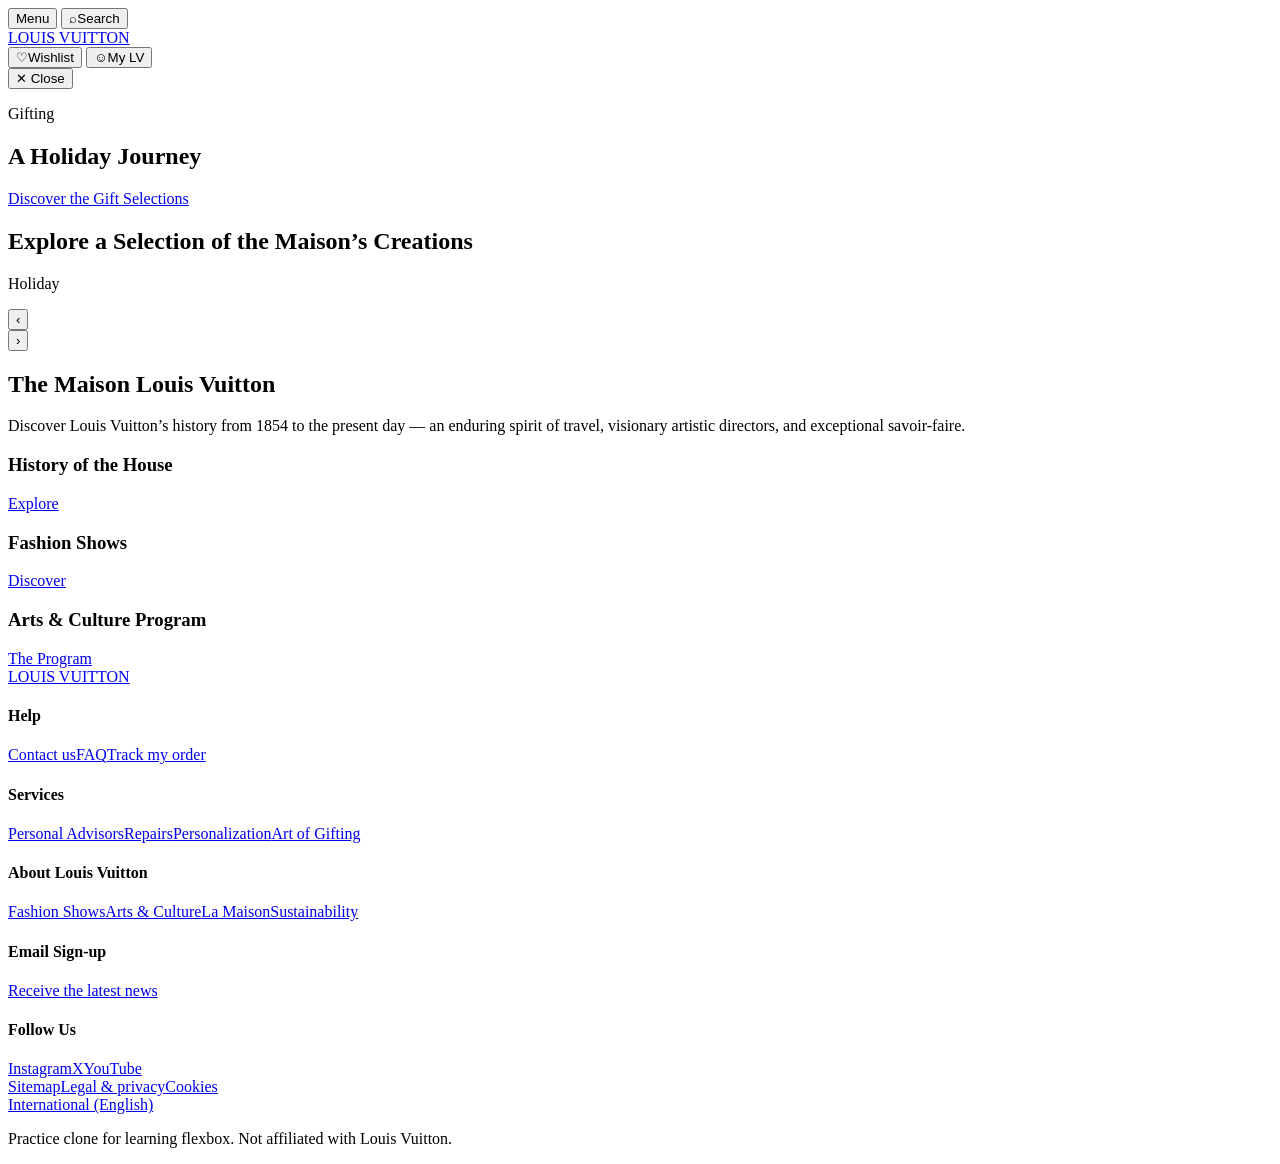
==== index.html @ 3977e241 "first commit" ====
<!DOCTYPE html>
<html lang="en">
<head>
<meta charset="utf-8">
<meta name="viewport" content="width=device-width, initial-scale=1">
<title>LOUIS VUITTON – Flexbox clone</title>
<link rel="stylesheet" href="style.css">
</head>
<body>

<!-- HEADER: flex, 3 бүс (зүүн / төв / баруун) -->
<header id="header">
  <div class="h-left">
    <button id="menuBtn" class="hbtn"><span class="burger"></span><span class="lbl">Menu</span></button>
    <button class="hbtn"><span>⌕</span><span class="lbl">Search</span></button>
  </div>
  <a class="logo" href="#top">LOUIS VUITTON</a>
  <div class="h-right">
    <button class="hbtn"><span>♡</span><span class="lbl">Wishlist</span></button>
    <button class="hbtn"><span>☺</span><span class="lbl">My LV</span></button>
  </div>
</header>

<!-- SIDE DRAWER -->
<div id="overlay"></div>
<aside id="drawer">
  <button id="closeBtn" class="hbtn">✕ Close</button>
  <ul id="menuList"></ul>
</aside>

<main id="top">
  <!-- HERO -->
  <section class="hero">
    <img class="bg" src="https://eu.louisvuitton.com/images/is/poster-video/a3236166-c766-4e13-b597-30681e8f6aca/87jBQzxODTjW2dVV6MqXAitw.jpg" alt="" referrerpolicy="no-referrer" onerror="this.remove()">
    <p class="eyebrow">Gifting</p>
    <h1>A Holiday Journey</h1>
    <a class="pill" href="#">Discover the Gift Selections</a>
  </section>

  <!-- CATEGORY RAIL -->
  <section class="block">
    <h2 class="title">Explore a Selection of the Maison’s Creations</h2>
    <p class="eyebrow dark">Holiday</p>
    <div class="rail-wrap">
      <button class="arrow left" id="prev" aria-label="Previous">‹</button>
      <div class="rail" id="rail"></div>
      <button class="arrow right" id="next" aria-label="Next">›</button>
    </div>
  </section>

  <!-- COLLECTIONS (JS-ээр үүснэ) -->
  <div id="collections"></div>

  <!-- MAISON -->
  <section class="block maison">
    <h2 class="title">The Maison Louis Vuitton</h2>
    <p class="lead">Discover Louis Vuitton’s history from 1854 to the present day — an enduring spirit of travel, visionary artistic directors, and exceptional savoir-faire.</p>
    <div class="cards">
      <article class="card"><div class="ph" style="--a:#d8c3a5;--b:#8d6e4c"><img src="https://eu.louisvuitton.com/images/is/image//content/dam/lv/editorial-content/New-Homepage/2026/central/services/LV_Heritage_Services_Push_2026.jpg" alt="" referrerpolicy="no-referrer" onerror="this.remove()"></div><h3>History of the House</h3><a href="#">Explore</a></article>
      <article class="card"><div class="ph" style="--a:#c9d1d9;--b:#4b5563"><img src="https://eu.louisvuitton.com/images/is/image//content/dam/lv/editorial-content/New-Homepage/2026/central/services/LV_Fashion_Show_WW_HP_Services_Push_2026.jpg" alt="" referrerpolicy="no-referrer" onerror="this.remove()"></div><h3>Fashion Shows</h3><a href="#">Discover</a></article>
      <article class="card"><div class="ph" style="--a:#e5c7c0;--b:#9a5b52"><img src="https://eu.louisvuitton.com/images/is/image//content/dam/lv/editorial-content/New-Homepage/2026/central/services/LV_Arts_Culture_WW_HP_Services_Push_2026.jpg" alt="" referrerpolicy="no-referrer" onerror="this.remove()"></div><h3>Arts &amp; Culture Program</h3><a href="#">The Program</a></article>
    </div>
  </section>
</main>

<footer>
  <a class="flogo" href="#top">LOUIS VUITTON</a>
  <div class="fcols">
    <div><h4>Help</h4><a href="#">Contact us</a><a href="#">FAQ</a><a href="#">Track my order</a></div>
    <div><h4>Services</h4><a href="#">Personal Advisors</a><a href="#">Repairs</a><a href="#">Personalization</a><a href="#">Art of Gifting</a></div>
    <div><h4>About Louis Vuitton</h4><a href="#">Fashion Shows</a><a href="#">Arts &amp; Culture</a><a href="#">La Maison</a><a href="#">Sustainability</a></div>
    <div><h4>Email Sign-up</h4><a href="#">Receive the latest news</a><h4 class="mt">Follow Us</h4><div class="social"><a href="#">Instagram</a><a href="#">X</a><a href="#">YouTube</a></div></div>
  </div>
  <div class="fbottom">
    <div class="legal"><a href="#">Sitemap</a><a href="#">Legal &amp; privacy</a><a href="#">Cookies</a></div>
    <a href="#">International (English)</a>
  </div>
  <p class="note">Practice clone for learning flexbox. Not affiliated with Louis Vuitton.</p>
</footer>

<script src="script.js"></script>
</body>
</html>
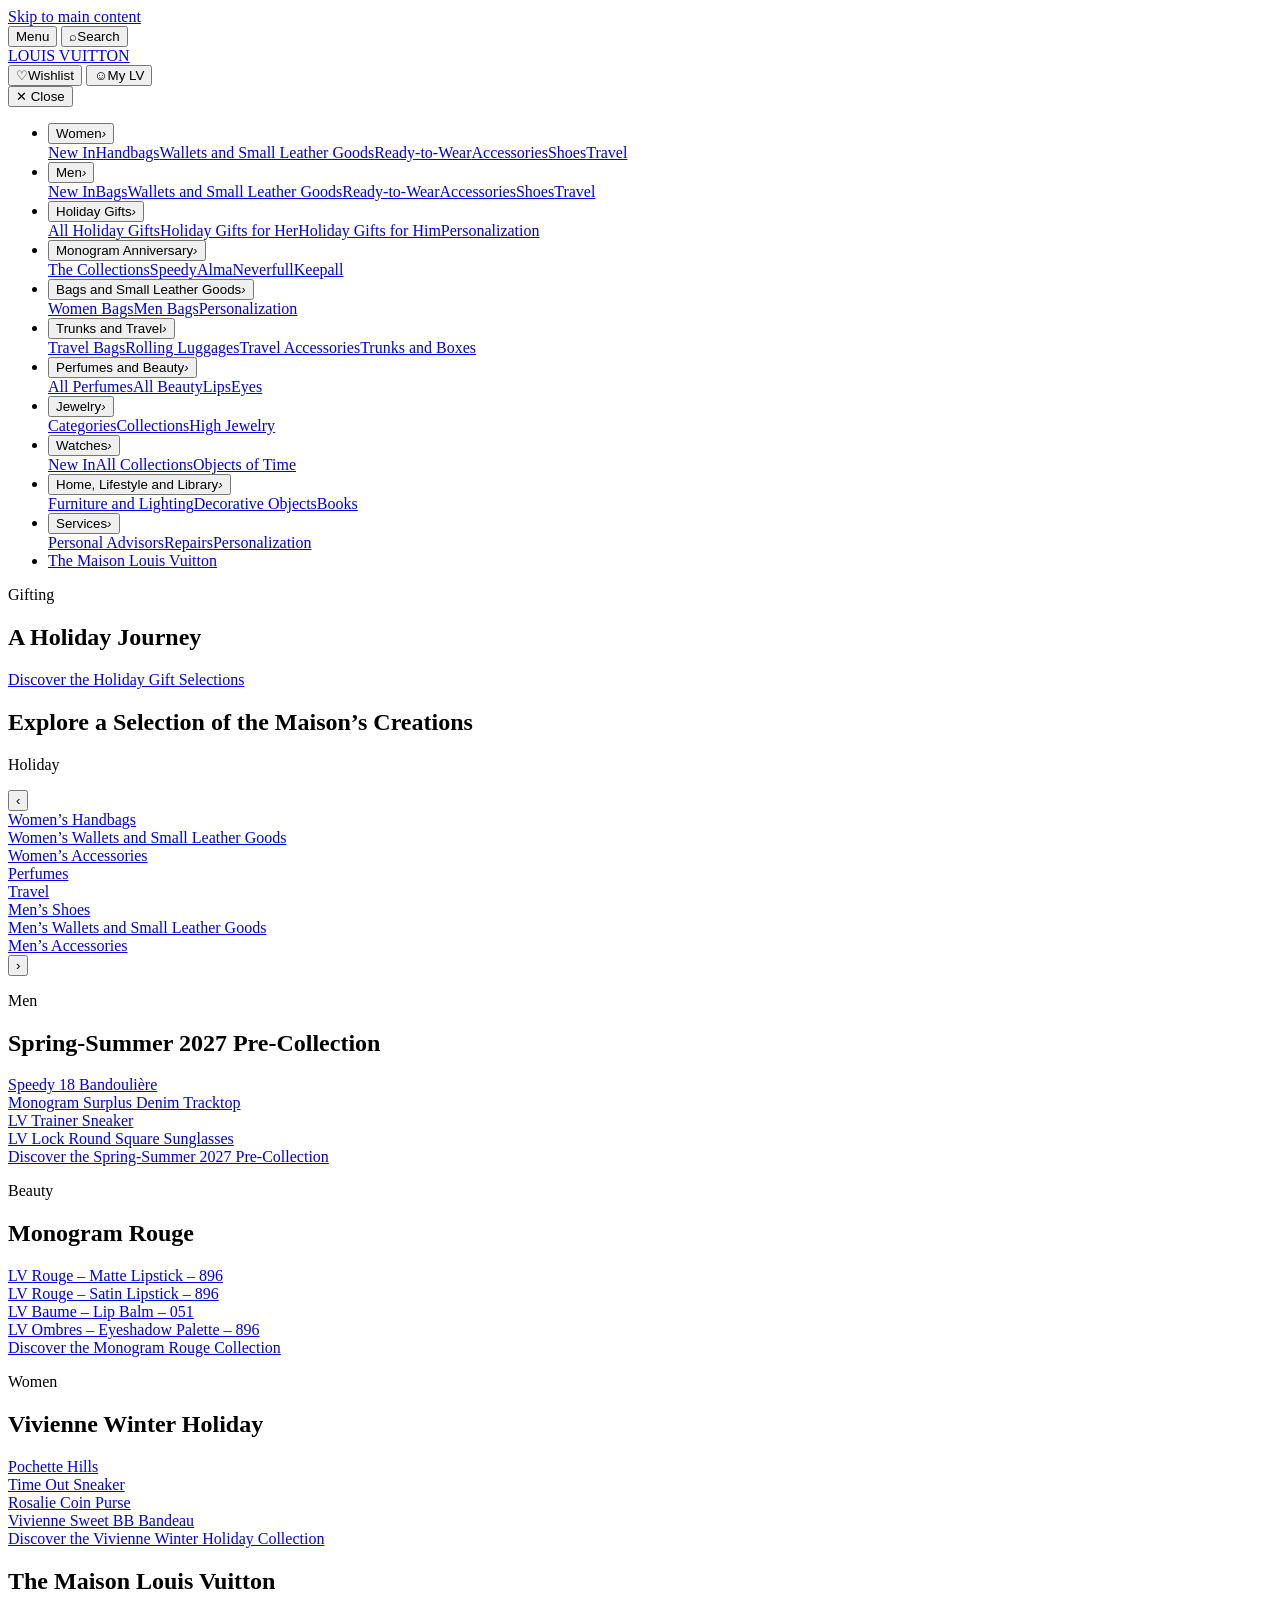
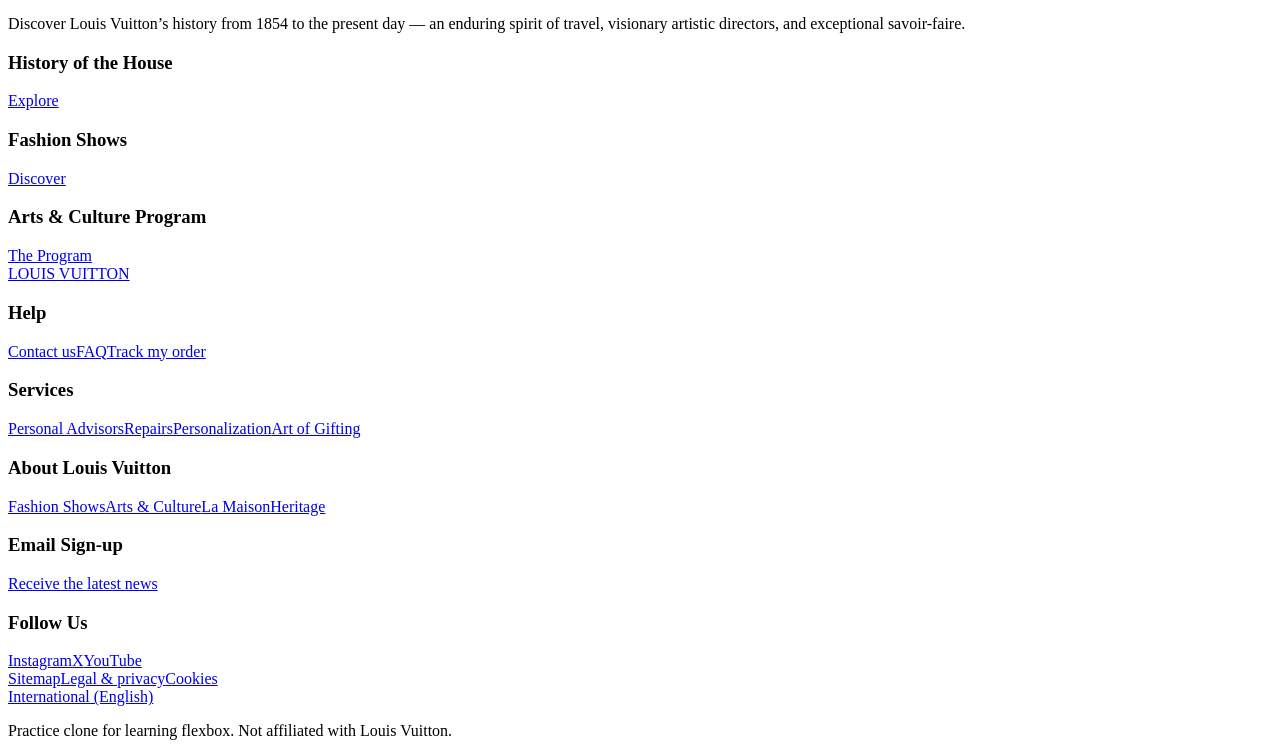
==== commit af99912e: "k" ====
--- a/index.html
+++ b/index.html
@@ -3,81 +3,141 @@
 <head>
 <meta charset="utf-8">
 <meta name="viewport" content="width=device-width, initial-scale=1">
-<title>LOUIS VUITTON – Flexbox clone</title>
+<title>Louis Vuitton Clone – Holiday Gifts &amp; Collections</title>
+<meta name="description" content="Louis Vuitton homepage practice clone built with HTML, CSS flexbox and JavaScript: holiday gifts, handbags, Monogram Rouge beauty and new collections.">
+<meta name="robots" content="index, follow">
+<meta name="theme-color" content="#ffffff">
+<link rel="icon" href="data:image/svg+xml,%3Csvg xmlns='http://www.w3.org/2000/svg' viewBox='0 0 100 100'%3E%3Crect width='100' height='100' fill='%23000'/%3E%3Ctext x='50' y='66' font-size='48' text-anchor='middle' fill='%23fff' font-family='Georgia'%3ELV%3C/text%3E%3C/svg%3E">
+<link rel="preconnect" href="https://eu.louisvuitton.com">
+<link rel="preload" as="image" href="https://eu.louisvuitton.com/images/is/poster-video/a3236166-c766-4e13-b597-30681e8f6aca/87jBQzxODTjW2dVV6MqXAitw.jpg" fetchpriority="high">
+<meta property="og:type" content="website">
+<meta property="og:title" content="Louis Vuitton Clone – Holiday Gifts &amp; Collections">
+<meta property="og:description" content="Louis Vuitton homepage practice clone built with HTML, CSS flexbox and JavaScript: holiday gifts, handbags, Monogram Rouge beauty and new collections.">
+<meta property="og:image" content="https://eu.louisvuitton.com/images/is/poster-video/a3236166-c766-4e13-b597-30681e8f6aca/87jBQzxODTjW2dVV6MqXAitw.jpg">
+<meta name="twitter:card" content="summary_large_image">
+<meta name="twitter:title" content="Louis Vuitton Clone – Holiday Gifts &amp; Collections">
+<meta name="twitter:description" content="Louis Vuitton homepage practice clone built with HTML, CSS flexbox and JavaScript: holiday gifts, handbags, Monogram Rouge beauty and new collections.">
+<script type="application/ld+json">{"@context":"https://schema.org","@type":"WebPage","name":"Louis Vuitton Clone – Holiday Gifts & Collections","description":"Louis Vuitton homepage practice clone built with HTML, CSS flexbox and JavaScript: holiday gifts, handbags, Monogram Rouge beauty and new collections.","inLanguage":"en"}</script>
 <link rel="stylesheet" href="style.css">
 </head>
 <body>
+<a class="skip" href="#main">Skip to main content</a>
 
-<!-- HEADER: flex, 3 бүс (зүүн / төв / баруун) -->
 <header id="header">
   <div class="h-left">
-    <button id="menuBtn" class="hbtn"><span class="burger"></span><span class="lbl">Menu</span></button>
-    <button class="hbtn"><span>⌕</span><span class="lbl">Search</span></button>
+    <button id="menuBtn" class="hbtn" aria-label="Open menu" aria-controls="drawer" aria-expanded="false"><span class="burger" aria-hidden="true"></span><span class="lbl">Menu</span></button>
+    <button class="hbtn" aria-label="Search"><span aria-hidden="true">⌕</span><span class="lbl">Search</span></button>
   </div>
-  <a class="logo" href="#top">LOUIS VUITTON</a>
+  <a class="logo" href="#main" aria-label="Louis Vuitton, home">LOUIS VUITTON</a>
   <div class="h-right">
-    <button class="hbtn"><span>♡</span><span class="lbl">Wishlist</span></button>
-    <button class="hbtn"><span>☺</span><span class="lbl">My LV</span></button>
+    <button class="hbtn" aria-label="Wishlist"><span aria-hidden="true">♡</span><span class="lbl">Wishlist</span></button>
+    <button class="hbtn" aria-label="My LV account"><span aria-hidden="true">☺</span><span class="lbl">My LV</span></button>
   </div>
 </header>
 
-<!-- SIDE DRAWER -->
 <div id="overlay"></div>
-<aside id="drawer">
-  <button id="closeBtn" class="hbtn">✕ Close</button>
-  <ul id="menuList"></ul>
-</aside>
+<nav id="drawer" aria-label="Main menu">
+  <button id="closeBtn" class="hbtn" aria-label="Close menu">✕ Close</button>
+  <ul id="menuList">
+      <li><button aria-expanded="false">Women<i aria-hidden="true">›</i></button><div class="sub"><a href="https://eu.louisvuitton.com/eng-e1/women/new-in-women/_/N-ty7er6l">New In</a><a href="https://eu.louisvuitton.com/eng-e1/women/new-in-women/_/N-ty7er6l">Handbags</a><a href="https://eu.louisvuitton.com/eng-e1/women/new-in-women/_/N-ty7er6l">Wallets and Small Leather Goods</a><a href="https://eu.louisvuitton.com/eng-e1/women/new-in-women/_/N-ty7er6l">Ready-to-Wear</a><a href="https://eu.louisvuitton.com/eng-e1/women/new-in-women/_/N-ty7er6l">Accessories</a><a href="https://eu.louisvuitton.com/eng-e1/women/new-in-women/_/N-ty7er6l">Shoes</a><a href="https://eu.louisvuitton.com/eng-e1/women/new-in-women/_/N-ty7er6l">Travel</a></div></li>
+      <li><button aria-expanded="false">Men<i aria-hidden="true">›</i></button><div class="sub"><a href="https://eu.louisvuitton.com/eng-e1/men/new-in-men/_/N-t14l5lul">New In</a><a href="https://eu.louisvuitton.com/eng-e1/men/new-in-men/_/N-t14l5lul">Bags</a><a href="https://eu.louisvuitton.com/eng-e1/men/new-in-men/_/N-t14l5lul">Wallets and Small Leather Goods</a><a href="https://eu.louisvuitton.com/eng-e1/men/new-in-men/_/N-t14l5lul">Ready-to-Wear</a><a href="https://eu.louisvuitton.com/eng-e1/men/new-in-men/_/N-t14l5lul">Accessories</a><a href="https://eu.louisvuitton.com/eng-e1/men/new-in-men/_/N-t14l5lul">Shoes</a><a href="https://eu.louisvuitton.com/eng-e1/men/new-in-men/_/N-t14l5lul">Travel</a></div></li>
+      <li><button aria-expanded="false">Holiday Gifts<i aria-hidden="true">›</i></button><div class="sub"><a href="https://eu.louisvuitton.com/eng-e1/stories/all-gifts">All Holiday Gifts</a><a href="https://eu.louisvuitton.com/eng-e1/stories/all-gifts">Holiday Gifts for Her</a><a href="https://eu.louisvuitton.com/eng-e1/stories/all-gifts">Holiday Gifts for Him</a><a href="https://eu.louisvuitton.com/eng-e1/stories/all-gifts">Personalization</a></div></li>
+      <li><button aria-expanded="false">Monogram Anniversary<i aria-hidden="true">›</i></button><div class="sub"><a href="https://eu.louisvuitton.com/eng-e1/monogram-anniversary/the-collections/_/N-tuc26rb">The Collections</a><a href="https://eu.louisvuitton.com/eng-e1/monogram-anniversary/the-collections/_/N-tuc26rb">Speedy</a><a href="https://eu.louisvuitton.com/eng-e1/monogram-anniversary/the-collections/_/N-tuc26rb">Alma</a><a href="https://eu.louisvuitton.com/eng-e1/monogram-anniversary/the-collections/_/N-tuc26rb">Neverfull</a><a href="https://eu.louisvuitton.com/eng-e1/monogram-anniversary/the-collections/_/N-tuc26rb">Keepall</a></div></li>
+      <li><button aria-expanded="false">Bags and Small Leather Goods<i aria-hidden="true">›</i></button><div class="sub"><a href="https://eu.louisvuitton.com/eng-e1/women/handbags/all-handbags/_/N-tfr7qdp">Women Bags</a><a href="https://eu.louisvuitton.com/eng-e1/women/handbags/all-handbags/_/N-tfr7qdp">Men Bags</a><a href="https://eu.louisvuitton.com/eng-e1/women/handbags/all-handbags/_/N-tfr7qdp">Personalization</a></div></li>
+      <li><button aria-expanded="false">Trunks and Travel<i aria-hidden="true">›</i></button><div class="sub"><a href="https://eu.louisvuitton.com/eng-e1/trunks-and-travel/travel-bags/all-travel-bags/_/N-tluth1a">Travel Bags</a><a href="https://eu.louisvuitton.com/eng-e1/trunks-and-travel/travel-bags/all-travel-bags/_/N-tluth1a">Rolling Luggages</a><a href="https://eu.louisvuitton.com/eng-e1/trunks-and-travel/travel-bags/all-travel-bags/_/N-tluth1a">Travel Accessories</a><a href="https://eu.louisvuitton.com/eng-e1/trunks-and-travel/travel-bags/all-travel-bags/_/N-tluth1a">Trunks and Boxes</a></div></li>
+      <li><button aria-expanded="false">Perfumes and Beauty<i aria-hidden="true">›</i></button><div class="sub"><a href="https://eu.louisvuitton.com/eng-e1/perfumes-and-beauty/all-perfumes/_/N-t1hojbvl">All Perfumes</a><a href="https://eu.louisvuitton.com/eng-e1/perfumes-and-beauty/all-perfumes/_/N-t1hojbvl">All Beauty</a><a href="https://eu.louisvuitton.com/eng-e1/perfumes-and-beauty/all-perfumes/_/N-t1hojbvl">Lips</a><a href="https://eu.louisvuitton.com/eng-e1/perfumes-and-beauty/all-perfumes/_/N-t1hojbvl">Eyes</a></div></li>
+      <li><button aria-expanded="false">Jewelry<i aria-hidden="true">›</i></button><div class="sub"><a href="https://eu.louisvuitton.com/eng-e1/jewelry/categories/all-fine-jewelry/_/N-t1svd8ld">Categories</a><a href="https://eu.louisvuitton.com/eng-e1/jewelry/categories/all-fine-jewelry/_/N-t1svd8ld">Collections</a><a href="https://eu.louisvuitton.com/eng-e1/jewelry/categories/all-fine-jewelry/_/N-t1svd8ld">High Jewelry</a></div></li>
+      <li><button aria-expanded="false">Watches<i aria-hidden="true">›</i></button><div class="sub"><a href="https://eu.louisvuitton.com/eng-e1/watches/all-watches/_/N-t1d9ikj8">New In</a><a href="https://eu.louisvuitton.com/eng-e1/watches/all-watches/_/N-t1d9ikj8">All Collections</a><a href="https://eu.louisvuitton.com/eng-e1/watches/all-watches/_/N-t1d9ikj8">Objects of Time</a></div></li>
+      <li><button aria-expanded="false">Home, Lifestyle and Library<i aria-hidden="true">›</i></button><div class="sub"><a href="https://eu.louisvuitton.com/eng-e1/home-lifestyle-and-library/furniture-and-lighting/all-furniture-and-lighting/_/N-t1p0t69l">Furniture and Lighting</a><a href="https://eu.louisvuitton.com/eng-e1/home-lifestyle-and-library/furniture-and-lighting/all-furniture-and-lighting/_/N-t1p0t69l">Decorative Objects</a><a href="https://eu.louisvuitton.com/eng-e1/home-lifestyle-and-library/furniture-and-lighting/all-furniture-and-lighting/_/N-t1p0t69l">Books</a></div></li>
+      <li><button aria-expanded="false">Services<i aria-hidden="true">›</i></button><div class="sub"><a href="https://eu.louisvuitton.com/eng-e1/stories/louis-vuitton-services">Personal Advisors</a><a href="https://eu.louisvuitton.com/eng-e1/stories/louis-vuitton-services">Repairs</a><a href="https://eu.louisvuitton.com/eng-e1/stories/louis-vuitton-services">Personalization</a></div></li>
+      <li><a class="toplink" href="https://eu.louisvuitton.com/eng-e1/magazine">The Maison Louis Vuitton</a></li>
+  </ul>
+</nav>
 
-<main id="top">
-  <!-- HERO -->
-  <section class="hero">
-    <img class="bg" src="https://eu.louisvuitton.com/images/is/poster-video/a3236166-c766-4e13-b597-30681e8f6aca/87jBQzxODTjW2dVV6MqXAitw.jpg" alt="" referrerpolicy="no-referrer" onerror="this.remove()">
+<main id="main">
+  <section class="hero" aria-labelledby="hero-title">
+    <img src="https://eu.louisvuitton.com/images/is/poster-video/a3236166-c766-4e13-b597-30681e8f6aca/87jBQzxODTjW2dVV6MqXAitw.jpg" alt="Louis Vuitton holiday gifting campaign" width="1600" height="900" fetchpriority="high" decoding="async" referrerpolicy="no-referrer" onerror="this.remove()">
     <p class="eyebrow">Gifting</p>
-    <h1>A Holiday Journey</h1>
-    <a class="pill" href="#">Discover the Gift Selections</a>
+    <h1 id="hero-title">A Holiday Journey</h1>
+    <a class="pill" href="https://eu.louisvuitton.com/eng-e1/stories/all-gifts">Discover the Holiday Gift Selections</a>
   </section>
 
-  <!-- CATEGORY RAIL -->
-  <section class="block">
-    <h2 class="title">Explore a Selection of the Maison’s Creations</h2>
+  <section class="block" aria-labelledby="explore">
+    <h2 class="title" id="explore">Explore a Selection of the Maison’s Creations</h2>
     <p class="eyebrow dark">Holiday</p>
     <div class="rail-wrap">
-      <button class="arrow left" id="prev" aria-label="Previous">‹</button>
-      <div class="rail" id="rail"></div>
-      <button class="arrow right" id="next" aria-label="Next">›</button>
+      <button class="arrow left" id="prev" aria-label="Previous creations">‹</button>
+      <div class="rail" id="rail">
+        <a class="item" href="https://eu.louisvuitton.com/eng-e1/women/handbags/all-handbags/_/N-tfr7qdp"><div class="ph" style="--a:#e8d5b5;--b:#9a6b3c"><img src="https://eu.louisvuitton.com/images/is/image//content/dam/lv/editorial-content/New-Homepage/2026/central/categories/holiday/HOLIDAY_26_WLG_PET3_DII.jpg" alt="Women’s Handbags" width="600" height="800" loading="lazy" decoding="async" referrerpolicy="no-referrer" onerror="this.remove()"></div><span>Women’s Handbags</span></a>
+        <a class="item" href="https://eu.louisvuitton.com/eng-e1/women/wallets-and-small-leather-goods/all-wallets-and-small-leather-goods/_/N-t164iz3b"><div class="ph" style="--a:#f1c9c0;--b:#a4574b"><img src="https://eu.louisvuitton.com/images/is/image//content/dam/lv/editorial-content/New-Homepage/2026/central/categories/holiday/HOLIDAY_26_SLG2_DII.jpg" alt="Women’s Wallets and Small Leather Goods" width="600" height="800" loading="lazy" decoding="async" referrerpolicy="no-referrer" onerror="this.remove()"></div><span>Women’s Wallets and Small Leather Goods</span></a>
+        <a class="item" href="https://eu.louisvuitton.com/eng-e1/women/accessories/all-accessories/_/N-t1i01v9x"><div class="ph" style="--a:#d7dde8;--b:#566581"><img src="https://eu.louisvuitton.com/images/is/image//content/dam/lv/editorial-content/New-Homepage/2026/central/categories/holiday/HOLIDAY_26_WACC_FJ_DII.jpg" alt="Women’s Accessories" width="600" height="800" loading="lazy" decoding="async" referrerpolicy="no-referrer" onerror="this.remove()"></div><span>Women’s Accessories</span></a>
+        <a class="item" href="https://eu.louisvuitton.com/eng-e1/perfumes-and-beauty/perfumes-gifts/_/N-t40392g"><div class="ph" style="--a:#f3e3b3;--b:#b08a2e"><img src="https://eu.louisvuitton.com/images/is/image//content/dam/lv/editorial-content/New-Homepage/2026/central/categories/holiday/HOLIDAY_26_PERFUMES2_DII.jpg" alt="Perfumes" width="600" height="800" loading="lazy" decoding="async" referrerpolicy="no-referrer" onerror="this.remove()"></div><span>Perfumes</span></a>
+        <a class="item" href="https://eu.louisvuitton.com/eng-e1/gifts/mon-monogram/_/N-t1vghc33"><div class="ph" style="--a:#cdd9cf;--b:#516656"><img src="https://eu.louisvuitton.com/images/is/image//content/dam/lv/editorial-content/New-Homepage/2026/central/categories/holiday/HOLIDAY_26_TRAVEL2_DII.jpg" alt="Travel" width="600" height="800" loading="lazy" decoding="async" referrerpolicy="no-referrer" onerror="this.remove()"></div><span>Travel</span></a>
+        <a class="item" href="https://eu.louisvuitton.com/eng-e1/men/shoes/all-shoes/_/N-t118ht95"><div class="ph" style="--a:#d9d2c9;--b:#5d5247"><img src="https://eu.louisvuitton.com/images/is/image//content/dam/lv/editorial-content/New-Homepage/2026/central/categories/holiday/HOLIDAY_26_MSHOES_DII.jpg" alt="Men’s Shoes" width="600" height="800" loading="lazy" decoding="async" referrerpolicy="no-referrer" onerror="this.remove()"></div><span>Men’s Shoes</span></a>
+        <a class="item" href="https://eu.louisvuitton.com/eng-e1/men/wallets-and-small-leather-goods/all-wallets-and-small-leather-goods/_/N-t1iazbp7"><div class="ph" style="--a:#c9d3e0;--b:#3d4b63"><img src="https://eu.louisvuitton.com/images/is/image//content/dam/lv/editorial-content/New-Homepage/2026/central/categories/holiday/HOLIDAY_26_MSLG_DII.jpg" alt="Men’s Wallets and Small Leather Goods" width="600" height="800" loading="lazy" decoding="async" referrerpolicy="no-referrer" onerror="this.remove()"></div><span>Men’s Wallets and Small Leather Goods</span></a>
+        <a class="item" href="https://eu.louisvuitton.com/eng-e1/men/accessories/all-accessories/_/N-t1an9prf"><div class="ph" style="--a:#e2cfd9;--b:#7d4a64"><img src="https://eu.louisvuitton.com/images/is/image//content/dam/lv/editorial-content/New-Homepage/2026/central/categories/holiday/HOLIDAY_26_MACC2_DII.jpg" alt="Men’s Accessories" width="600" height="800" loading="lazy" decoding="async" referrerpolicy="no-referrer" onerror="this.remove()"></div><span>Men’s Accessories</span></a>
+      </div>
+      <button class="arrow right" id="next" aria-label="Next creations">›</button>
     </div>
   </section>
 
-  <!-- COLLECTIONS (JS-ээр үүснэ) -->
-  <div id="collections"></div>
+  <section class="collection"><div class="banner ph plain" style="--a:#b8860b;--b:#3a2a08"><img src="https://eu.louisvuitton.com/images/is/poster-video/a2fc7450-c41a-4f2b-8a41-5fa02d547c04/eLuxgxlHKIkPUy2PFK79AAAC.jpg" alt="Louis Vuitton seasonal campaign" width="1600" height="700" loading="lazy" decoding="async" referrerpolicy="no-referrer" onerror="this.remove()"></div></section>
+  <section class="collection" aria-labelledby="col1">
+    <div class="banner ph" style="--a:#a9bdd6;--b:#2f3f5c"><img src="https://eu.louisvuitton.com/images/is/poster-video/a316cd5d-102a-4e55-8521-1d3f9b74c6ff/5GnbrY7TAuF0hzcfs2Bch9c6.jpg" alt="Spring-Summer 2027 Pre-Collection – Louis Vuitton Men" width="1600" height="800" loading="lazy" decoding="async" referrerpolicy="no-referrer" onerror="this.remove()"><p class="eyebrow">Men</p><h2 id="col1">Spring-Summer 2027 Pre-Collection</h2></div>
+    <div class="products">
+      <a class="product" href="https://eu.louisvuitton.com/eng-e1/products/speedy-18-bandouliere-g77-P00143374/M3A518"><div class="ph"><img src="https://eu.louisvuitton.com/images/is/image/lv/1/PP_VP_L/louis-vuitton-speedy-18-bandouliere--M3A518_PM2_Front%20view.jpg" alt="Speedy 18 Bandoulière" width="600" height="600" loading="lazy" decoding="async" referrerpolicy="no-referrer" onerror="this.remove()"></div><span>Speedy 18 Bandoulière</span></a>
+      <a class="product" href="https://eu.louisvuitton.com/eng-e1/products/monogram-surplus-denim-tracktop-HWA22WD1O/1AL0MR"><div class="ph"><img src="https://eu.louisvuitton.com/images/is/image/lv/1/PP_VP_L/louis-vuitton-monogram-surplus-denim-tracktop--HWA22WD1O650_PM2_Front%20view.jpg" alt="Monogram Surplus Denim Tracktop" width="600" height="600" loading="lazy" decoding="async" referrerpolicy="no-referrer" onerror="this.remove()"></div><span>Monogram Surplus Denim Tracktop</span></a>
+      <a class="product" href="https://eu.louisvuitton.com/eng-e1/products/lv-trainer-sneaker-nvprod7980055v/1AL3OO"><div class="ph"><img src="https://eu.louisvuitton.com/images/is/image/lv/1/PP_VP_L/louis-vuitton-lv-trainer-sneaker--B1UQ84DN20_PM2_Front%20view.jpg" alt="LV Trainer Sneaker" width="600" height="600" loading="lazy" decoding="async" referrerpolicy="no-referrer" onerror="this.remove()"></div><span>LV Trainer Sneaker</span></a>
+      <a class="product" href="https://eu.louisvuitton.com/eng-e1/products/lv-lock-round-square-sunglasses-s00-nvprod7990012v/Z3664W"><div class="ph"><img src="https://eu.louisvuitton.com/images/is/image/lv/1/PP_VP_L/louis-vuitton-lv-lock-round-square-sunglasses--Z3664W_PM2_Front%20view.jpg" alt="LV Lock Round Square Sunglasses" width="600" height="600" loading="lazy" decoding="async" referrerpolicy="no-referrer" onerror="this.remove()"></div><span>LV Lock Round Square Sunglasses</span></a>
+    </div>
+    <a class="discover" href="https://eu.louisvuitton.com/eng-e1/men/spring-summer-2027-pre-collection/_/N-tfodg11">Discover the Spring-Summer 2027 Pre-Collection</a>
+  </section>
+  <section class="collection" aria-labelledby="col2">
+    <div class="banner ph" style="--a:#c9364b;--b:#4a0a17"><img src="https://eu.louisvuitton.com/images/is/image//content/dam/lv/editorial-content/New-Homepage/2026/central/collections/monogram-rouge/MONOGRAM_ROUGE_HP_Push_Nov26_DII.jpg" alt="Monogram Rouge – Louis Vuitton Beauty" width="1600" height="800" loading="lazy" decoding="async" referrerpolicy="no-referrer" onerror="this.remove()"><p class="eyebrow">Beauty</p><h2 id="col2">Monogram Rouge</h2></div>
+    <div class="products">
+      <a class="product" href="https://eu.louisvuitton.com/eng-e1/products/lv-rouge-matte-lipstick-nvprod8420005v/LLD012"><div class="ph"><img src="https://eu.louisvuitton.com/images/is/image/lv/1/PP_VP_L/louis-vuitton-lv-rouge---matte-lipstick---896--LLD012_PM2_Front%20view.jpg" alt="LV Rouge – Matte Lipstick – 896" width="600" height="600" loading="lazy" decoding="async" referrerpolicy="no-referrer" onerror="this.remove()"></div><span>LV Rouge – Matte Lipstick – 896</span></a>
+      <a class="product" href="https://eu.louisvuitton.com/eng-e1/products/lv-rouge-satin-lipstick-nvprod8420006v/LLD013"><div class="ph"><img src="https://eu.louisvuitton.com/images/is/image/lv/1/PP_VP_L/louis-vuitton-lv-rouge---satin-lipstick---896--LLD013_PM2_Front%20view.jpg" alt="LV Rouge – Satin Lipstick – 896" width="600" height="600" loading="lazy" decoding="async" referrerpolicy="no-referrer" onerror="this.remove()"></div><span>LV Rouge – Satin Lipstick – 896</span></a>
+      <a class="product" href="https://eu.louisvuitton.com/eng-e1/products/lv-baume-lip-balm-P00140183/LLD014"><div class="ph"><img src="https://eu.louisvuitton.com/images/is/image/lv/1/PP_VP_L/louis-vuitton-lv-baume---lip-balm---051--LLD014_PM2_Front%20view.jpg" alt="LV Baume – Lip Balm – 051" width="600" height="600" loading="lazy" decoding="async" referrerpolicy="no-referrer" onerror="this.remove()"></div><span>LV Baume – Lip Balm – 051</span></a>
+      <a class="product" href="https://eu.louisvuitton.com/eng-e1/products/lv-ombres-eyeshadow-palette-896-P00149297/LYD005"><div class="ph"><img src="https://eu.louisvuitton.com/images/is/image/lv/1/PP_VP_L/louis-vuitton-lv-ombres---eyeshadow-palette---896--LYD005_PM2_Front%20view.jpg" alt="LV Ombres – Eyeshadow Palette – 896" width="600" height="600" loading="lazy" decoding="async" referrerpolicy="no-referrer" onerror="this.remove()"></div><span>LV Ombres – Eyeshadow Palette – 896</span></a>
+    </div>
+    <a class="discover" href="https://eu.louisvuitton.com/eng-e1/perfumes-and-beauty/all-beauty/_/N-t21cl44">Discover the Monogram Rouge Collection</a>
+  </section>
+  <section class="collection" aria-labelledby="col3">
+    <div class="banner ph" style="--a:#e9d6a8;--b:#8a5a2a"><img src="https://eu.louisvuitton.com/images/is/image//content/dam/lv/editorial-content/New-Homepage/2026/central/collections/vivienne-holiday/Vivienne_Holiday_Nov26_WW_HP_Push_DII.jpg" alt="Vivienne Winter Holiday – Louis Vuitton Women" width="1600" height="800" loading="lazy" decoding="async" referrerpolicy="no-referrer" onerror="this.remove()"><p class="eyebrow">Women</p><h2 id="col3">Vivienne Winter Holiday</h2></div>
+    <div class="products">
+      <a class="product" href="https://eu.louisvuitton.com/eng-e1/products/pochette-hills-autres-toiles-monogram-P00142220/M2A783"><div class="ph"><img src="https://eu.louisvuitton.com/images/is/image/lv/1/PP_VP_L/louis-vuitton-pochette-hills---M2A783_PM2_Front%20view.jpg" alt="Pochette Hills" width="600" height="600" loading="lazy" decoding="async" referrerpolicy="no-referrer" onerror="this.remove()"></div><span>Pochette Hills</span></a>
+      <a class="product" href="https://eu.louisvuitton.com/eng-e1/products/time-out-sneaker-nvprod8030048v/1AKZ8T"><div class="ph"><img src="https://eu.louisvuitton.com/images/is/image/lv/1/PP_VP_L/louis-vuitton-time-out-sneaker--A1UT5FSL33_PM2_Front%20view.jpg" alt="Time Out Sneaker" width="600" height="600" loading="lazy" decoding="async" referrerpolicy="no-referrer" onerror="this.remove()"></div><span>Time Out Sneaker</span></a>
+      <a class="product" href="https://eu.louisvuitton.com/eng-e1/products/rosalie-coin-purse-autres-toiles-monogram-P00141804/M2A794"><div class="ph"><img src="https://eu.louisvuitton.com/images/is/image/lv/1/PP_VP_L/louis-vuitton-rosalie-coin-purse--M2A794_PM2_Front%20view.jpg" alt="Rosalie Coin Purse" width="600" height="600" loading="lazy" decoding="async" referrerpolicy="no-referrer" onerror="this.remove()"></div><span>Rosalie Coin Purse</span></a>
+      <a class="product" href="https://eu.louisvuitton.com/eng-e1/products/vivienne-sweet-bb-bandeau-s00-P00140473/M9A258"><div class="ph"><img src="https://eu.louisvuitton.com/images/is/image/lv/1/PP_VP_L/louis-vuitton-vivienne-sweet-bb-bandeau--M9A258_PM2_Front%20view.jpg" alt="Vivienne Sweet BB Bandeau" width="600" height="600" loading="lazy" decoding="async" referrerpolicy="no-referrer" onerror="this.remove()"></div><span>Vivienne Sweet BB Bandeau</span></a>
+    </div>
+    <a class="discover" href="https://eu.louisvuitton.com/eng-e1/women/vivienne-winter-holiday/_/N-tev5ewj">Discover the Vivienne Winter Holiday Collection</a>
+  </section>
 
-  <!-- MAISON -->
-  <section class="block maison">
-    <h2 class="title">The Maison Louis Vuitton</h2>
+  <section class="block maison" aria-labelledby="maison">
+    <h2 class="title" id="maison">The Maison Louis Vuitton</h2>
     <p class="lead">Discover Louis Vuitton’s history from 1854 to the present day — an enduring spirit of travel, visionary artistic directors, and exceptional savoir-faire.</p>
     <div class="cards">
-      <article class="card"><div class="ph" style="--a:#d8c3a5;--b:#8d6e4c"><img src="https://eu.louisvuitton.com/images/is/image//content/dam/lv/editorial-content/New-Homepage/2026/central/services/LV_Heritage_Services_Push_2026.jpg" alt="" referrerpolicy="no-referrer" onerror="this.remove()"></div><h3>History of the House</h3><a href="#">Explore</a></article>
-      <article class="card"><div class="ph" style="--a:#c9d1d9;--b:#4b5563"><img src="https://eu.louisvuitton.com/images/is/image//content/dam/lv/editorial-content/New-Homepage/2026/central/services/LV_Fashion_Show_WW_HP_Services_Push_2026.jpg" alt="" referrerpolicy="no-referrer" onerror="this.remove()"></div><h3>Fashion Shows</h3><a href="#">Discover</a></article>
-      <article class="card"><div class="ph" style="--a:#e5c7c0;--b:#9a5b52"><img src="https://eu.louisvuitton.com/images/is/image//content/dam/lv/editorial-content/New-Homepage/2026/central/services/LV_Arts_Culture_WW_HP_Services_Push_2026.jpg" alt="" referrerpolicy="no-referrer" onerror="this.remove()"></div><h3>Arts &amp; Culture Program</h3><a href="#">The Program</a></article>
+      <article class="card"><div class="ph" style="--a:#d8c3a5;--b:#8d6e4c"><img src="https://eu.louisvuitton.com/images/is/image//content/dam/lv/editorial-content/New-Homepage/2026/central/services/LV_Heritage_Services_Push_2026.jpg" alt="History of the House" width="800" height="1000" loading="lazy" decoding="async" referrerpolicy="no-referrer" onerror="this.remove()"></div><h3>History of the House</h3><a href="https://eu.louisvuitton.com/eng-e1/magazine/articles/heritage" aria-label="Explore: History of the House">Explore</a></article>
+      <article class="card"><div class="ph" style="--a:#c9d1d9;--b:#4b5563"><img src="https://eu.louisvuitton.com/images/is/image//content/dam/lv/editorial-content/New-Homepage/2026/central/services/LV_Fashion_Show_WW_HP_Services_Push_2026.jpg" alt="Fashion Shows" width="800" height="1000" loading="lazy" decoding="async" referrerpolicy="no-referrer" onerror="this.remove()"></div><h3>Fashion Shows</h3><a href="https://eu.louisvuitton.com/eng-e1/magazine/fashion-shows" aria-label="Discover: Fashion Shows">Discover</a></article>
+      <article class="card"><div class="ph" style="--a:#e5c7c0;--b:#9a5b52"><img src="https://eu.louisvuitton.com/images/is/image//content/dam/lv/editorial-content/New-Homepage/2026/central/services/LV_Arts_Culture_WW_HP_Services_Push_2026.jpg" alt="Arts &amp; Culture Program" width="800" height="1000" loading="lazy" decoding="async" referrerpolicy="no-referrer" onerror="this.remove()"></div><h3>Arts &amp; Culture Program</h3><a href="https://eu.louisvuitton.com/eng-e1/magazine/articles/arts-culture-program" aria-label="The Program: Arts &amp; Culture Program">The Program</a></article>
     </div>
   </section>
 </main>
 
 <footer>
-  <a class="flogo" href="#top">LOUIS VUITTON</a>
+  <a class="flogo" href="#main">LOUIS VUITTON</a>
   <div class="fcols">
-    <div><h4>Help</h4><a href="#">Contact us</a><a href="#">FAQ</a><a href="#">Track my order</a></div>
-    <div><h4>Services</h4><a href="#">Personal Advisors</a><a href="#">Repairs</a><a href="#">Personalization</a><a href="#">Art of Gifting</a></div>
-    <div><h4>About Louis Vuitton</h4><a href="#">Fashion Shows</a><a href="#">Arts &amp; Culture</a><a href="#">La Maison</a><a href="#">Sustainability</a></div>
-    <div><h4>Email Sign-up</h4><a href="#">Receive the latest news</a><h4 class="mt">Follow Us</h4><div class="social"><a href="#">Instagram</a><a href="#">X</a><a href="#">YouTube</a></div></div>
+    <div><h3>Help</h3><a href="https://eu.louisvuitton.com/eng-e1/sitemap">Contact us</a><a href="https://eu.louisvuitton.com/eng-e1/sitemap">FAQ</a><a href="https://eu.louisvuitton.com/eng-e1/sitemap">Track my order</a></div>
+    <div><h3>Services</h3><a href="https://eu.louisvuitton.com/eng-e1/stories/louis-vuitton-personal-advisors">Personal Advisors</a><a href="https://eu.louisvuitton.com/eng-e1/stories/louis-vuitton-repairs">Repairs</a><a href="https://eu.louisvuitton.com/eng-e1/gifts/personalization/all-personalization/_/N-t1jlwphf">Personalization</a><a href="https://eu.louisvuitton.com/eng-e1/stories/gifting">Art of Gifting</a></div>
+    <div><h3>About Louis Vuitton</h3><a href="https://eu.louisvuitton.com/eng-e1/magazine/fashion-shows">Fashion Shows</a><a href="https://eu.louisvuitton.com/eng-e1/magazine/articles/arts-culture-program">Arts &amp; Culture</a><a href="https://eu.louisvuitton.com/eng-e1/magazine">La Maison</a><a href="https://eu.louisvuitton.com/eng-e1/magazine/articles/heritage">Heritage</a></div>
+    <div><h3>Email Sign-up</h3><a href="https://eu.louisvuitton.com/eng-e1/sitemap">Receive the latest news</a><h3 class="mt">Follow Us</h3><div class="social"><a href="https://www.instagram.com/louisvuitton/" rel="noopener">Instagram</a><a href="https://x.com/LouisVuitton" rel="noopener">X</a><a href="https://www.youtube.com/louisvuitton" rel="noopener">YouTube</a></div></div>
   </div>
   <div class="fbottom">
-    <div class="legal"><a href="#">Sitemap</a><a href="#">Legal &amp; privacy</a><a href="#">Cookies</a></div>
-    <a href="#">International (English)</a>
+    <div class="legal"><a href="https://eu.louisvuitton.com/eng-e1/sitemap">Sitemap</a><a href="https://eu.louisvuitton.com/eng-e1/legal-notice">Legal &amp; privacy</a><a href="https://eu.louisvuitton.com/eng-e1/legal-notice">Cookies</a></div>
+    <a href="https://eu.louisvuitton.com/eng-e1/homepage">International (English)</a>
   </div>
   <p class="note">Practice clone for learning flexbox. Not affiliated with Louis Vuitton.</p>
 </footer>
-
-<script src="script.js"></script>
+<script src="script.js" defer></script>
 </body>
 </html>
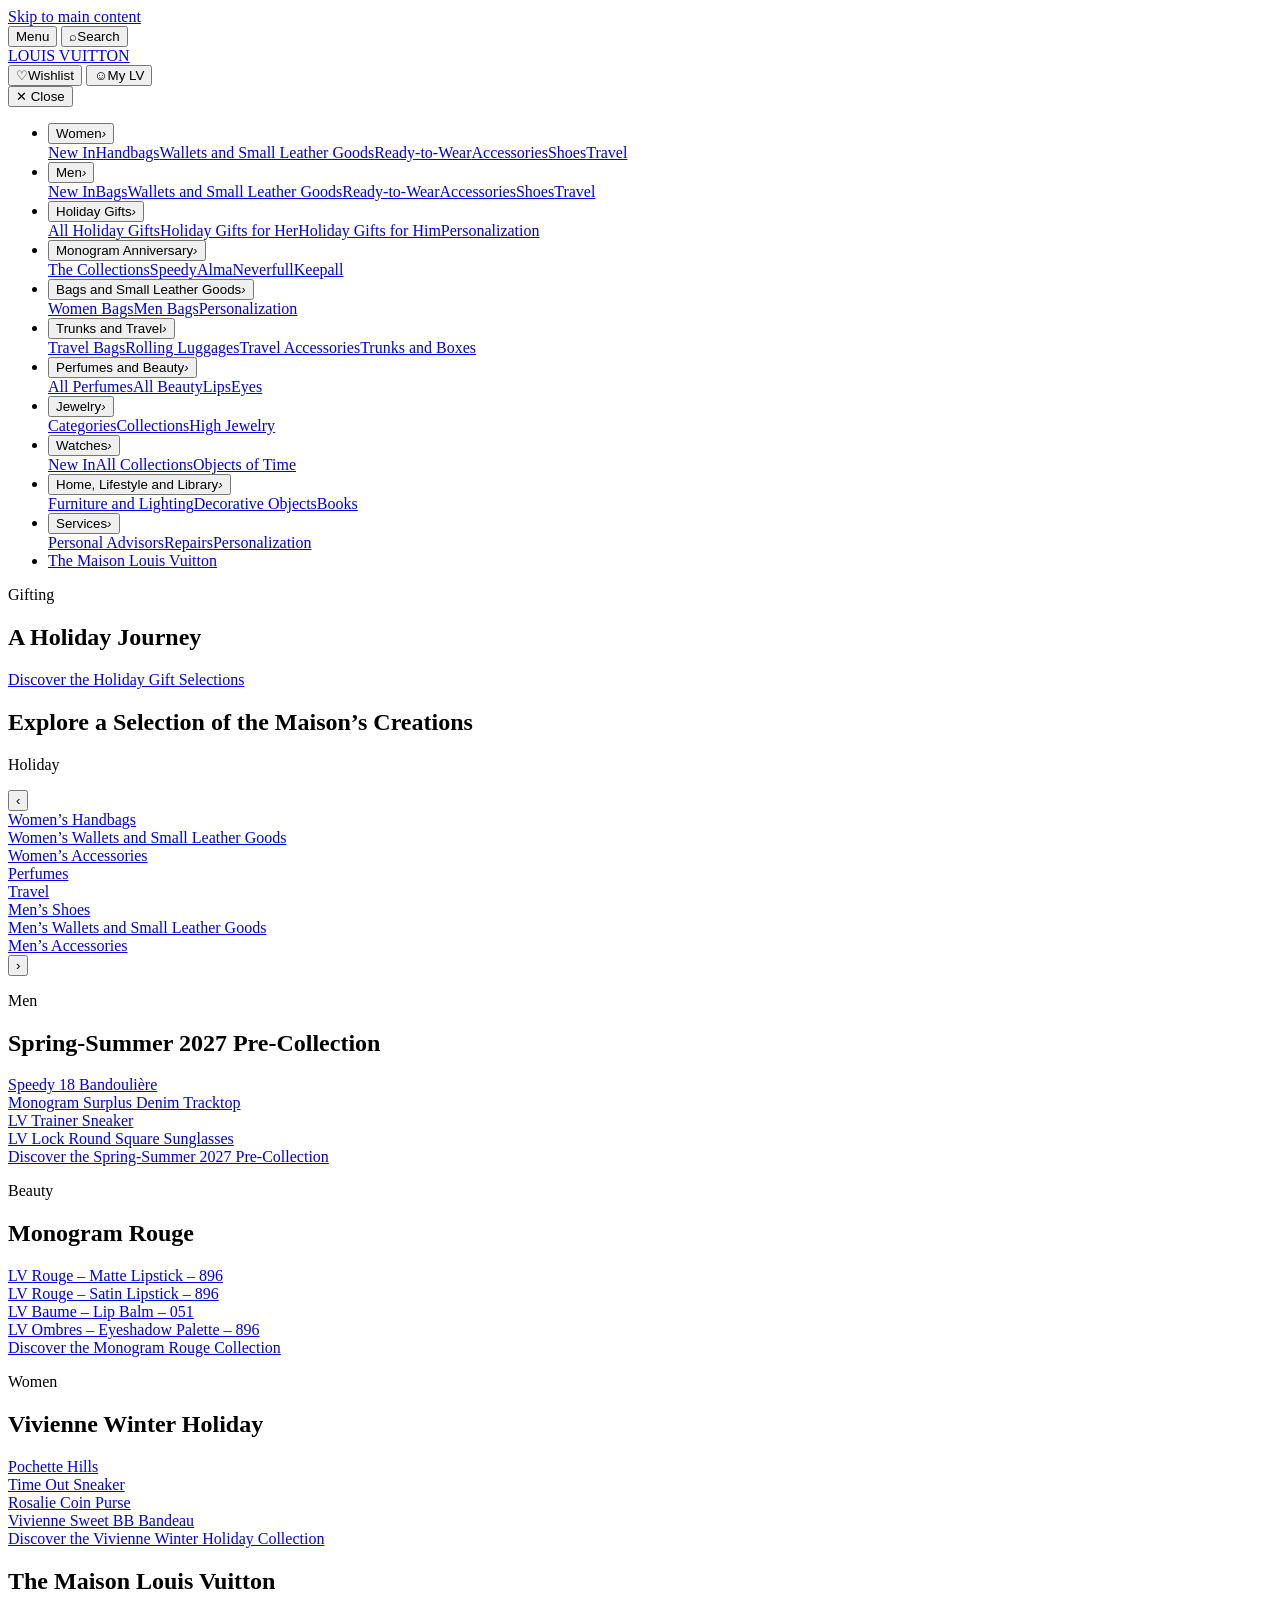
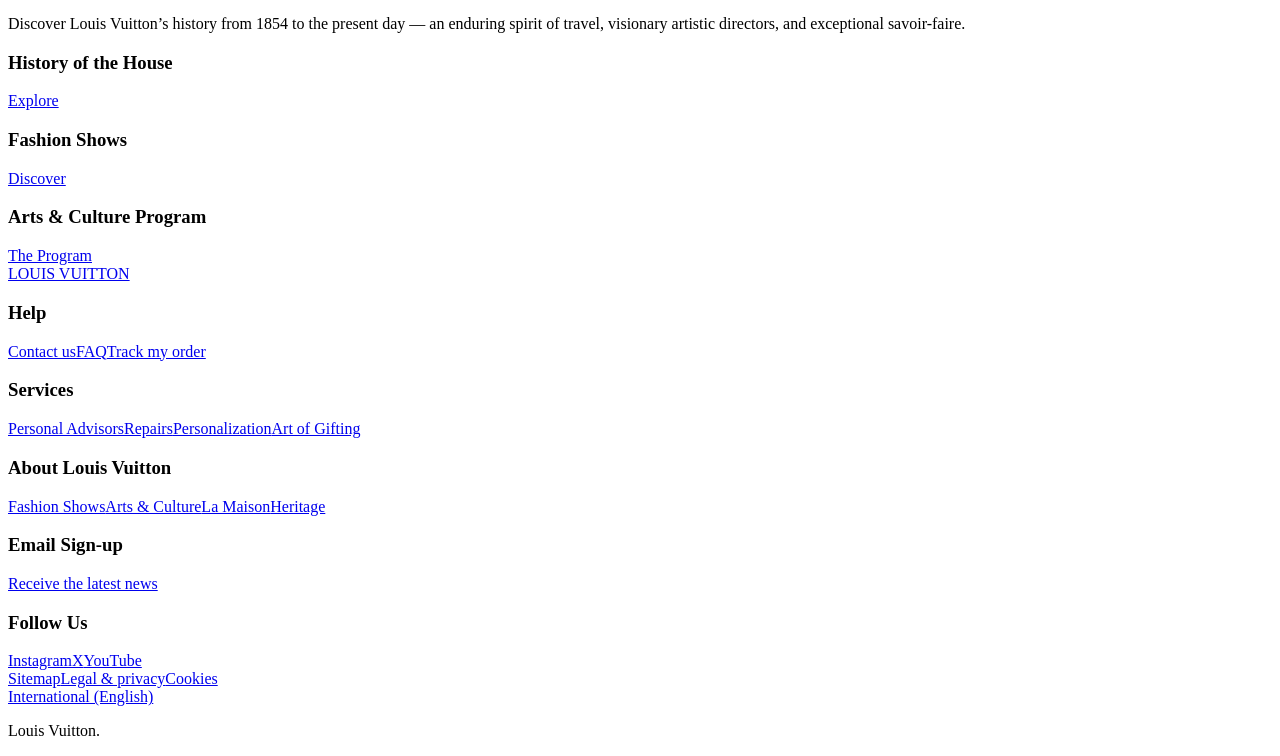
==== commit ecedf1bd: "j" ====
--- a/index.html
+++ b/index.html
@@ -7,13 +7,11 @@
 <meta name="description" content="Louis Vuitton homepage practice clone built with HTML, CSS flexbox and JavaScript: holiday gifts, handbags, Monogram Rouge beauty and new collections.">
 <meta name="robots" content="index, follow">
 <meta name="theme-color" content="#ffffff">
-<link rel="icon" href="data:image/svg+xml,%3Csvg xmlns='http://www.w3.org/2000/svg' viewBox='0 0 100 100'%3E%3Crect width='100' height='100' fill='%23000'/%3E%3Ctext x='50' y='66' font-size='48' text-anchor='middle' fill='%23fff' font-family='Georgia'%3ELV%3C/text%3E%3C/svg%3E">
 <link rel="preconnect" href="https://eu.louisvuitton.com">
 <link rel="preload" as="image" href="https://eu.louisvuitton.com/images/is/poster-video/a3236166-c766-4e13-b597-30681e8f6aca/87jBQzxODTjW2dVV6MqXAitw.jpg" fetchpriority="high">
 <meta property="og:type" content="website">
 <meta property="og:title" content="Louis Vuitton Clone – Holiday Gifts &amp; Collections">
 <meta property="og:description" content="Louis Vuitton homepage practice clone built with HTML, CSS flexbox and JavaScript: holiday gifts, handbags, Monogram Rouge beauty and new collections.">
-<meta property="og:image" content="https://eu.louisvuitton.com/images/is/poster-video/a3236166-c766-4e13-b597-30681e8f6aca/87jBQzxODTjW2dVV6MqXAitw.jpg">
 <meta name="twitter:card" content="summary_large_image">
 <meta name="twitter:title" content="Louis Vuitton Clone – Holiday Gifts &amp; Collections">
 <meta name="twitter:description" content="Louis Vuitton homepage practice clone built with HTML, CSS flexbox and JavaScript: holiday gifts, handbags, Monogram Rouge beauty and new collections.">
@@ -56,7 +54,7 @@
 
 <main id="main">
   <section class="hero" aria-labelledby="hero-title">
-    <img src="https://eu.louisvuitton.com/images/is/poster-video/a3236166-c766-4e13-b597-30681e8f6aca/87jBQzxODTjW2dVV6MqXAitw.jpg" alt="Louis Vuitton holiday gifting campaign" width="1600" height="900" fetchpriority="high" decoding="async" referrerpolicy="no-referrer" onerror="this.remove()">
+    <img class="bg" src="https://eu.louisvuitton.com/images/is/poster-video/a3236166-c766-4e13-b597-30681e8f6aca/87jBQzxODTjW2dVV6MqXAitw.jpg" alt="Louis Vuitton holiday gifting campaign" width="1600" height="900" fetchpriority="high" decoding="async" referrerpolicy="no-referrer" onerror="this.remove()">
     <p class="eyebrow">Gifting</p>
     <h1 id="hero-title">A Holiday Journey</h1>
     <a class="pill" href="https://eu.louisvuitton.com/eng-e1/stories/all-gifts">Discover the Holiday Gift Selections</a>
@@ -136,8 +134,8 @@
     <div class="legal"><a href="https://eu.louisvuitton.com/eng-e1/sitemap">Sitemap</a><a href="https://eu.louisvuitton.com/eng-e1/legal-notice">Legal &amp; privacy</a><a href="https://eu.louisvuitton.com/eng-e1/legal-notice">Cookies</a></div>
     <a href="https://eu.louisvuitton.com/eng-e1/homepage">International (English)</a>
   </div>
-  <p class="note">Practice clone for learning flexbox. Not affiliated with Louis Vuitton.</p>
+  <p class="note">Louis Vuitton.</p>
 </footer>
 <script src="script.js" defer></script>
 </body>
-</html>+</html> 
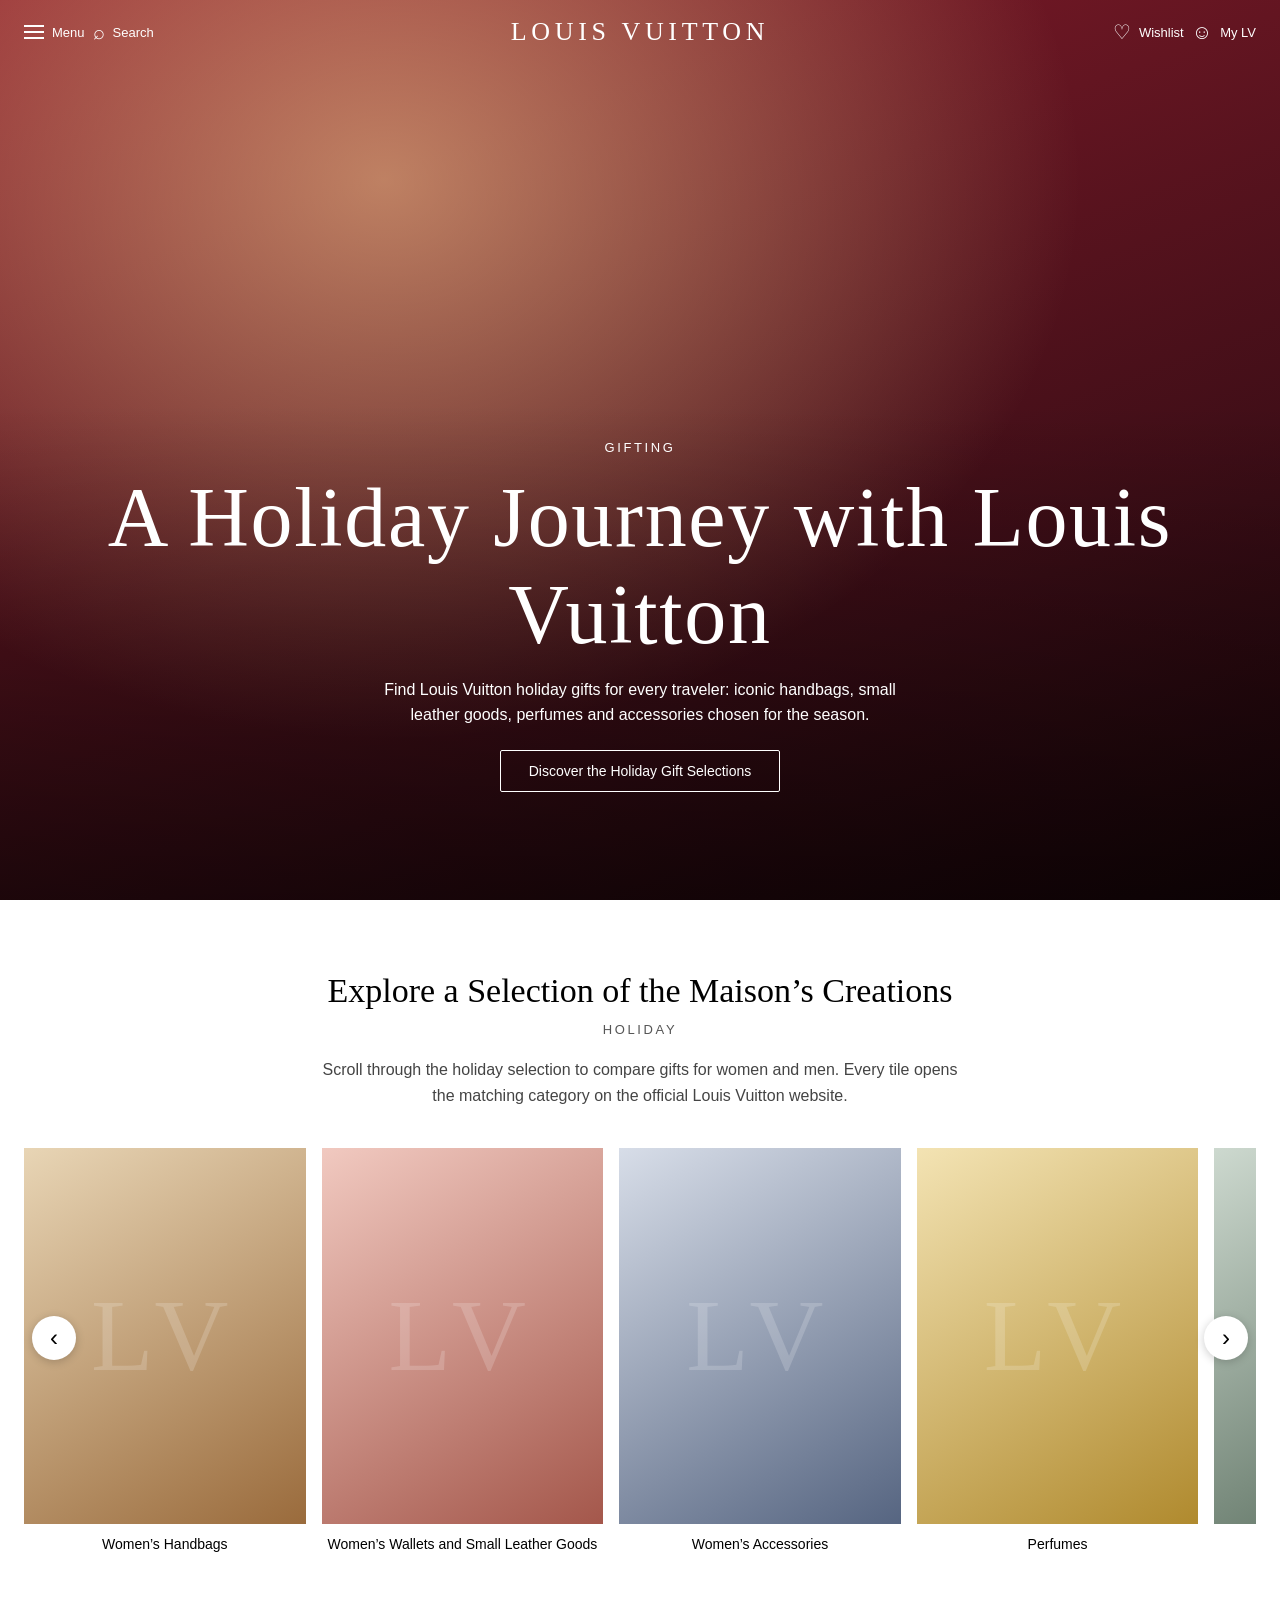
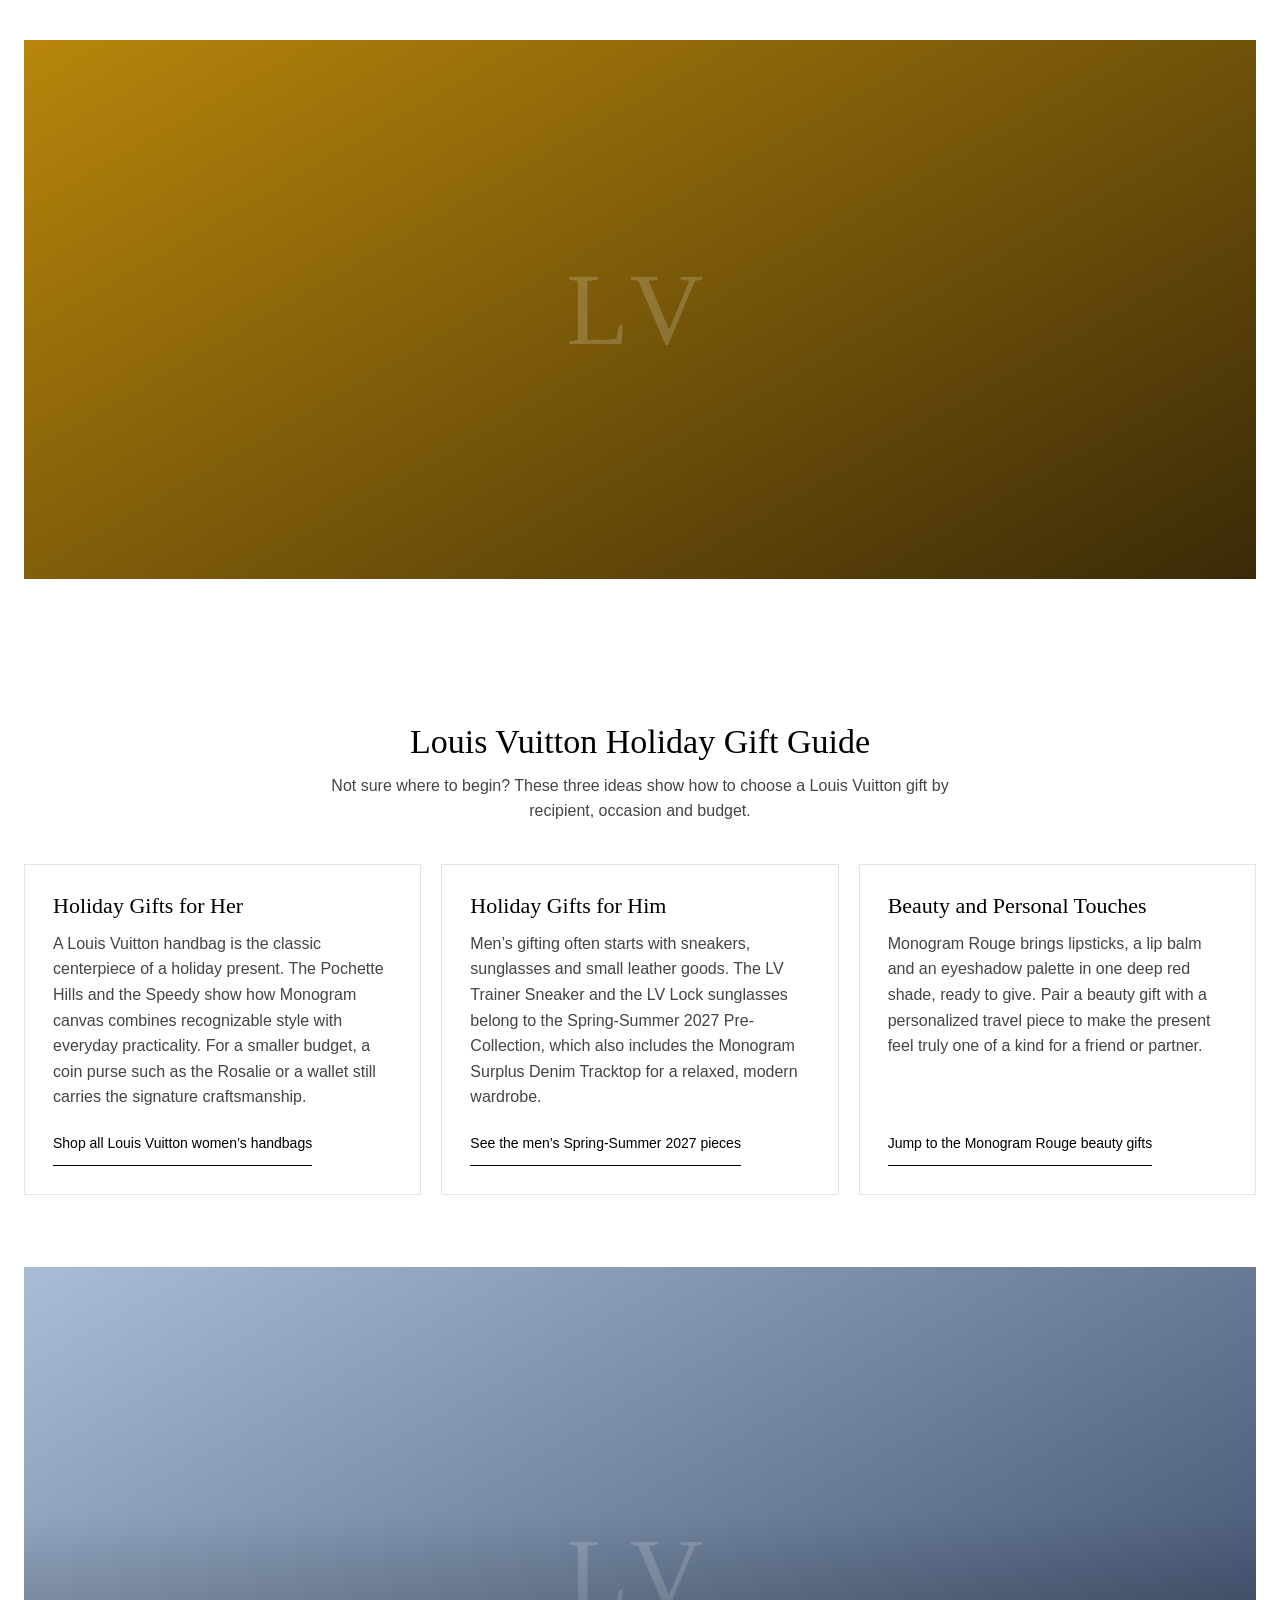
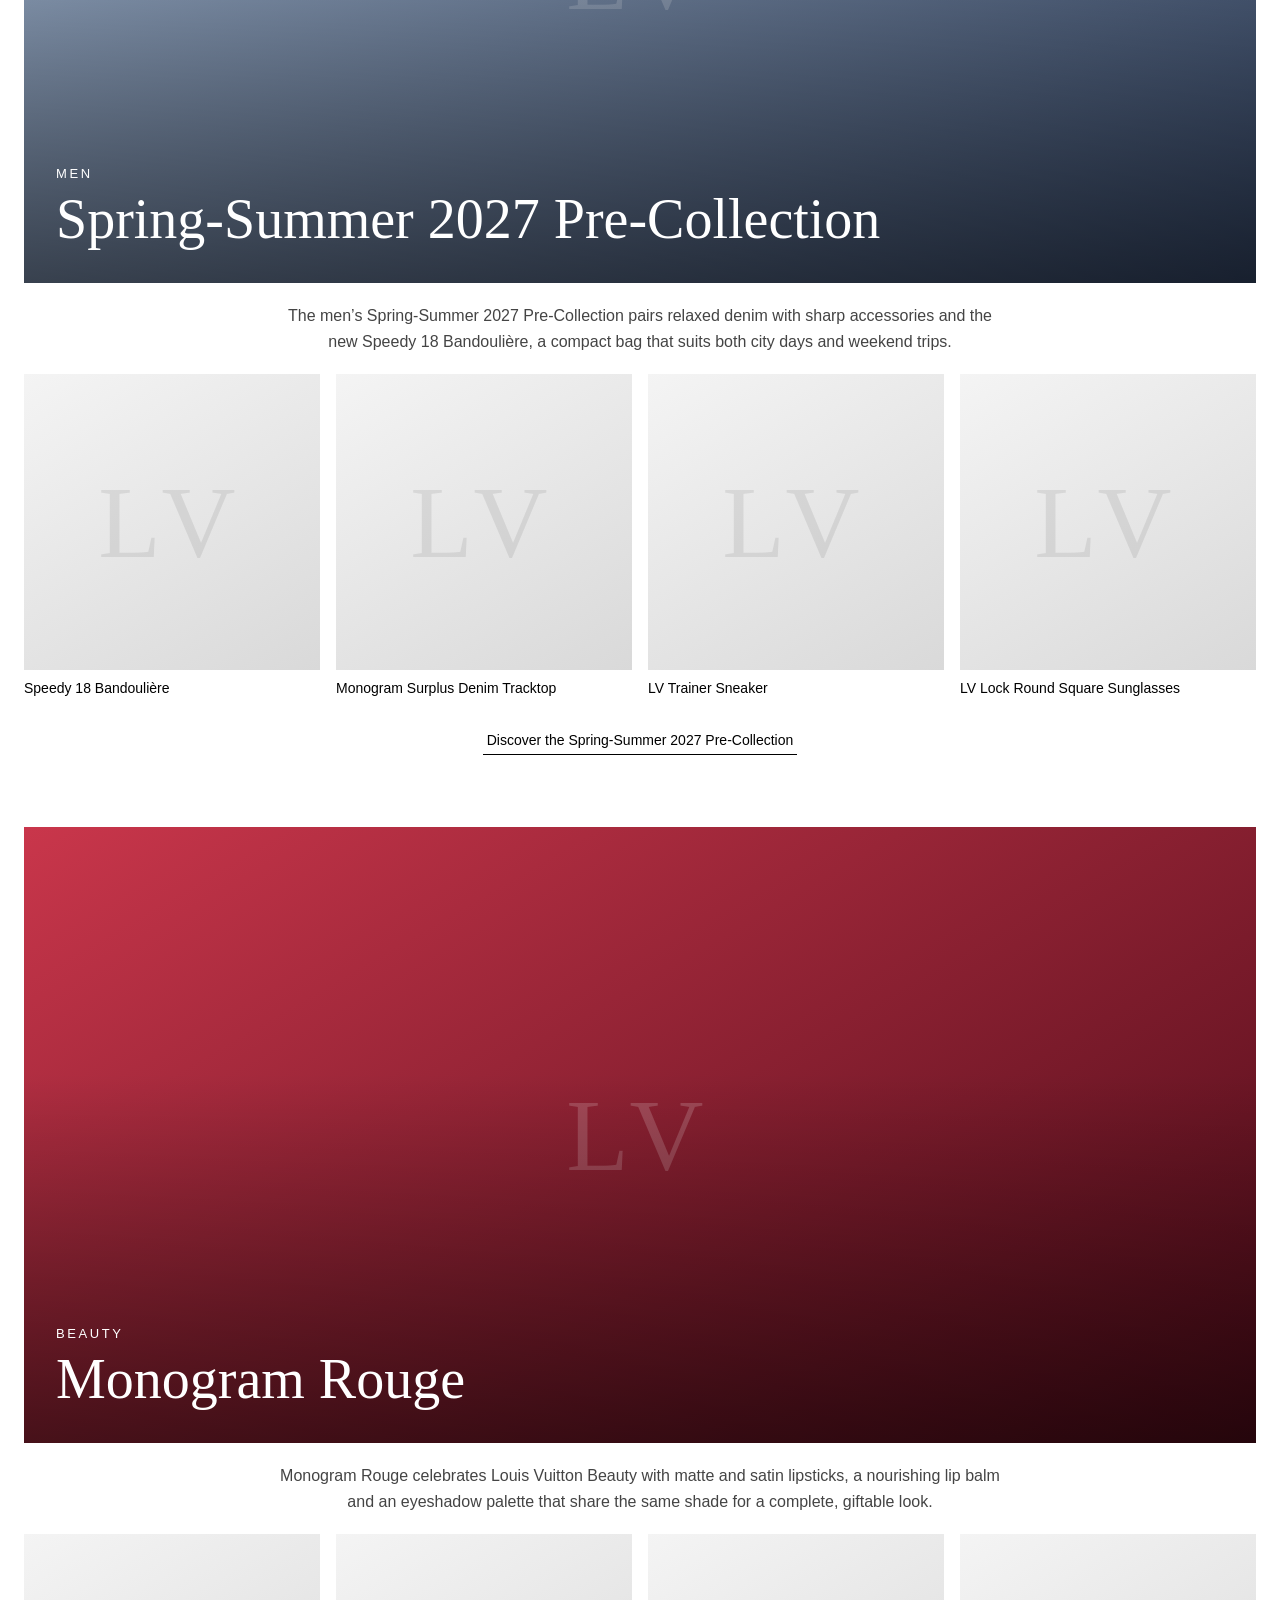
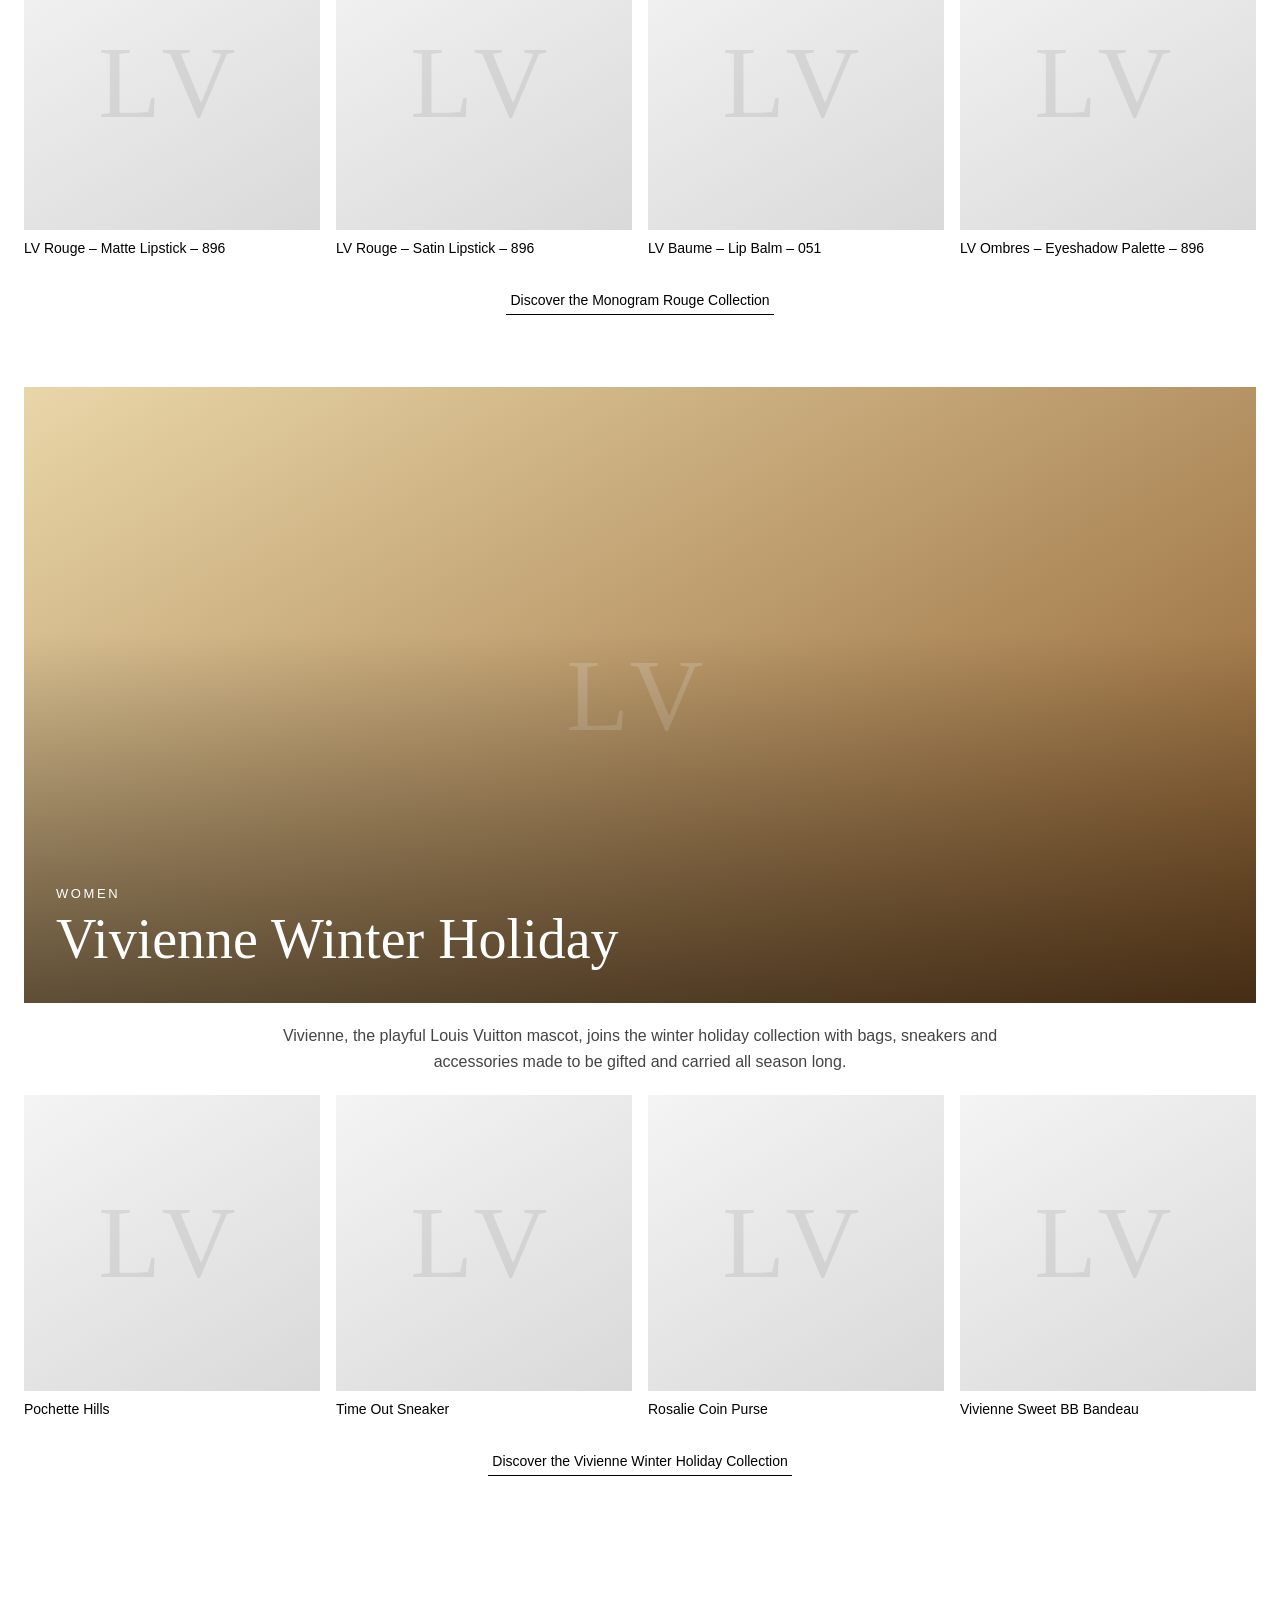
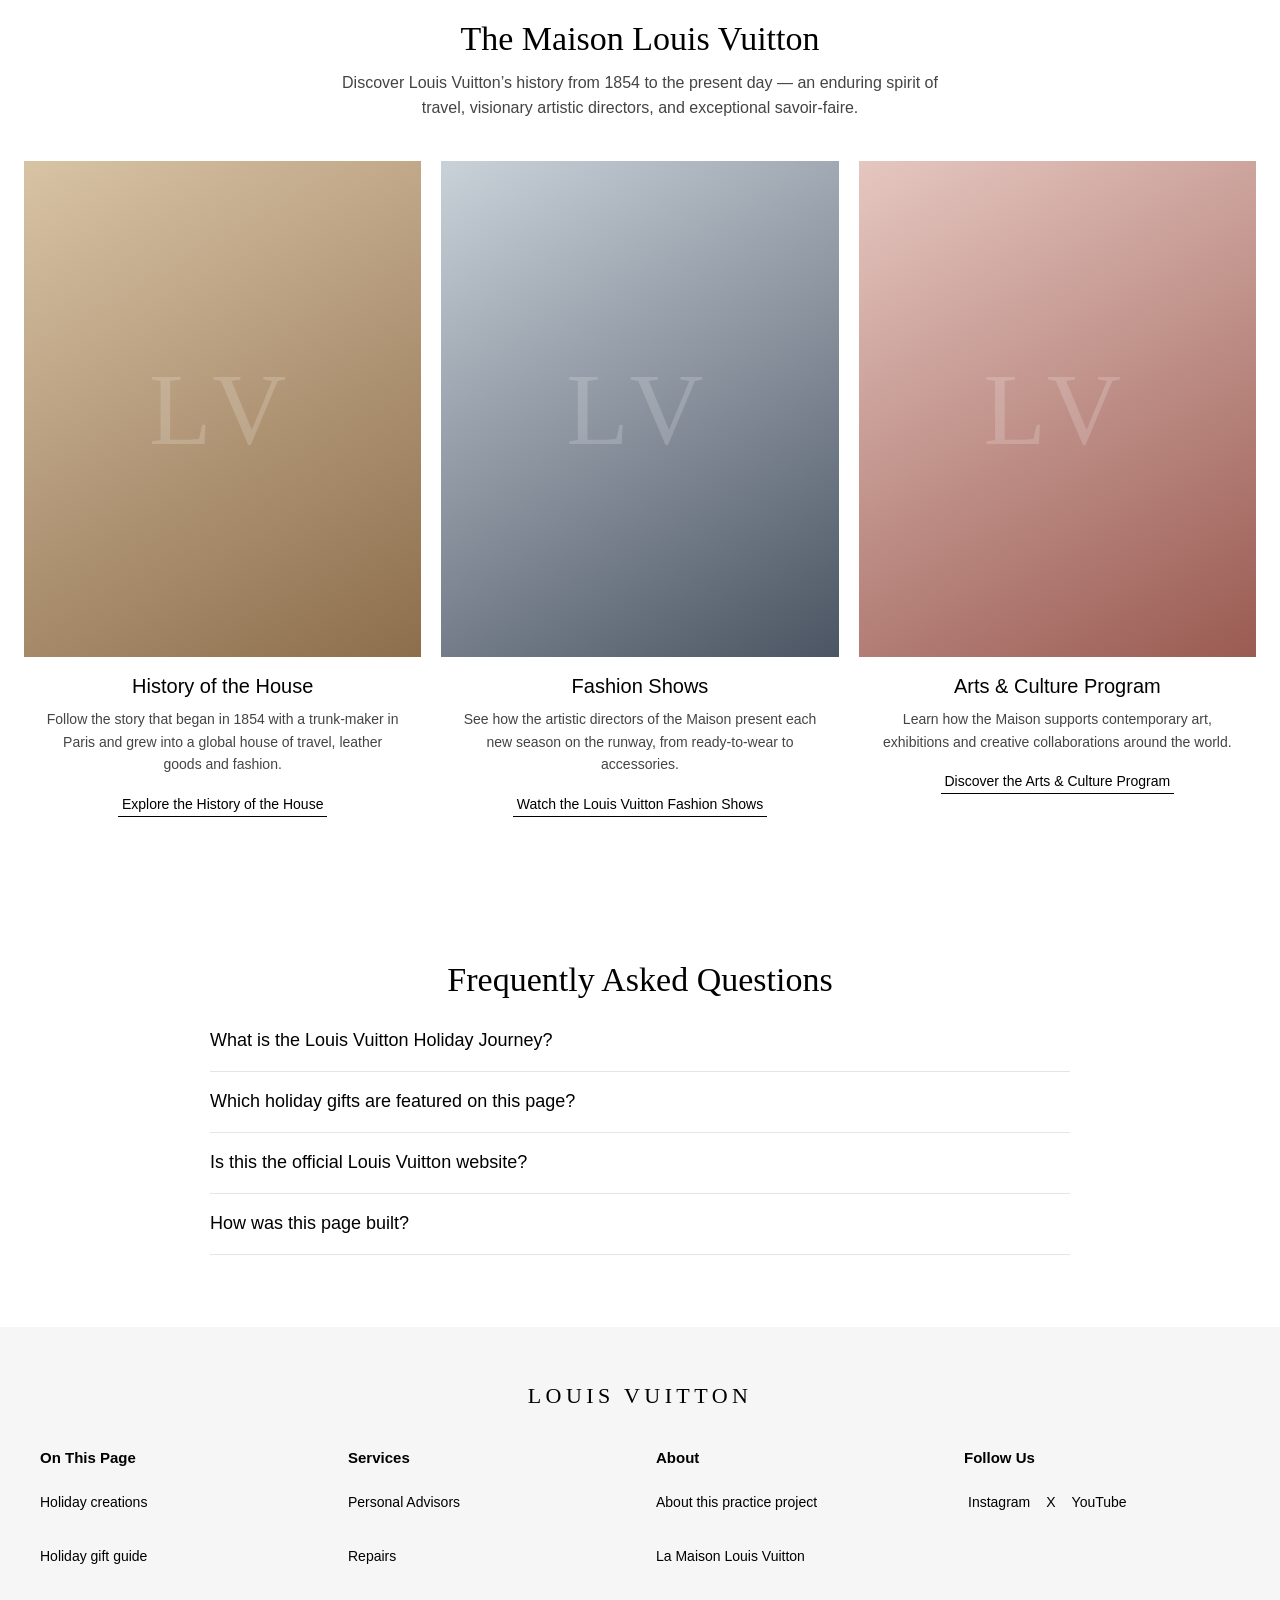
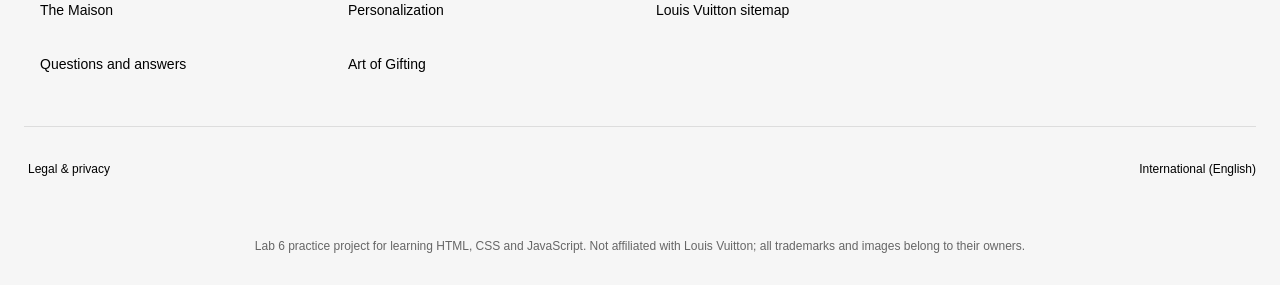
==== commit 9e368ca8: "sd" ====
--- a/index.html
+++ b/index.html
@@ -3,19 +3,29 @@
 <head>
 <meta charset="utf-8">
 <meta name="viewport" content="width=device-width, initial-scale=1">
-<title>Louis Vuitton Clone – Holiday Gifts &amp; Collections</title>
-<meta name="description" content="Louis Vuitton homepage practice clone built with HTML, CSS flexbox and JavaScript: holiday gifts, handbags, Monogram Rouge beauty and new collections.">
-<meta name="robots" content="index, follow">
+<title>Louis Vuitton Holiday Gifts &amp; New Collections | Lab 6</title>
+<meta name="description" content="Discover Louis Vuitton holiday gifts, handbags, Monogram Rouge beauty and Spring-Summer 2027 collections in this HTML, CSS and JS practice site.">
+<meta name="robots" content="index, follow, max-image-preview:large">
+<meta name="author" content="Temuulel">
+<meta name="referrer" content="no-referrer">
 <meta name="theme-color" content="#ffffff">
+<link rel="canonical" href="https://temuulel0401.github.io/Lab6/">
+<link rel="icon" href="favicon.svg" type="image/svg+xml">
 <link rel="preconnect" href="https://eu.louisvuitton.com">
 <link rel="preload" as="image" href="https://eu.louisvuitton.com/images/is/poster-video/a3236166-c766-4e13-b597-30681e8f6aca/87jBQzxODTjW2dVV6MqXAitw.jpg" fetchpriority="high">
 <meta property="og:type" content="website">
-<meta property="og:title" content="Louis Vuitton Clone – Holiday Gifts &amp; Collections">
-<meta property="og:description" content="Louis Vuitton homepage practice clone built with HTML, CSS flexbox and JavaScript: holiday gifts, handbags, Monogram Rouge beauty and new collections.">
+<meta property="og:site_name" content="Louis Vuitton Holiday Gifts – Lab 6">
+<meta property="og:locale" content="en_US">
+<meta property="og:url" content="https://temuulel0401.github.io/Lab6/">
+<meta property="og:title" content="Louis Vuitton Holiday Gifts &amp; New Collections | Lab 6">
+<meta property="og:description" content="Discover Louis Vuitton holiday gifts, handbags, Monogram Rouge beauty and Spring-Summer 2027 collections in this HTML, CSS and JS practice site.">
+<meta property="og:image" content="https://eu.louisvuitton.com/images/is/poster-video/a3236166-c766-4e13-b597-30681e8f6aca/87jBQzxODTjW2dVV6MqXAitw.jpg">
+<meta property="og:image:alt" content="Louis Vuitton holiday gifting campaign">
 <meta name="twitter:card" content="summary_large_image">
-<meta name="twitter:title" content="Louis Vuitton Clone – Holiday Gifts &amp; Collections">
-<meta name="twitter:description" content="Louis Vuitton homepage practice clone built with HTML, CSS flexbox and JavaScript: holiday gifts, handbags, Monogram Rouge beauty and new collections.">
-<script type="application/ld+json">{"@context":"https://schema.org","@type":"WebPage","name":"Louis Vuitton Clone – Holiday Gifts & Collections","description":"Louis Vuitton homepage practice clone built with HTML, CSS flexbox and JavaScript: holiday gifts, handbags, Monogram Rouge beauty and new collections.","inLanguage":"en"}</script>
+<meta name="twitter:title" content="Louis Vuitton Holiday Gifts &amp; New Collections | Lab 6">
+<meta name="twitter:description" content="Discover Louis Vuitton holiday gifts, handbags, Monogram Rouge beauty and Spring-Summer 2027 collections in this HTML, CSS and JS practice site.">
+<meta name="twitter:image" content="https://eu.louisvuitton.com/images/is/poster-video/a3236166-c766-4e13-b597-30681e8f6aca/87jBQzxODTjW2dVV6MqXAitw.jpg">
+<script type="application/ld+json">{"@context": "https://schema.org", "@graph": [{"@type": "WebSite", "@id": "https://temuulel0401.github.io/Lab6/#website", "url": "https://temuulel0401.github.io/Lab6/", "name": "Louis Vuitton Holiday Gifts – Lab 6", "inLanguage": "en"}, {"@type": "WebPage", "@id": "https://temuulel0401.github.io/Lab6/#webpage", "url": "https://temuulel0401.github.io/Lab6/", "name": "Louis Vuitton Holiday Gifts & New Collections | Lab 6", "description": "Discover Louis Vuitton holiday gifts, handbags, Monogram Rouge beauty and Spring-Summer 2027 collections in this HTML, CSS and JS practice site.", "inLanguage": "en", "isPartOf": {"@id": "https://temuulel0401.github.io/Lab6/#website"}, "primaryImageOfPage": {"@type": "ImageObject", "url": "https://eu.louisvuitton.com/images/is/poster-video/a3236166-c766-4e13-b597-30681e8f6aca/87jBQzxODTjW2dVV6MqXAitw.jpg"}}, {"@type": "FAQPage", "@id": "https://temuulel0401.github.io/Lab6/#faq", "mainEntity": [{"@type": "Question", "name": "What is the Louis Vuitton Holiday Journey?", "acceptedAnswer": {"@type": "Answer", "text": "The Holiday Journey is the Maison’s seasonal gifting campaign. This practice page presents it with a full-screen hero image, a scrollable selection of creations and direct links to the official holiday gift selections."}}, {"@type": "Question", "name": "Which holiday gifts are featured on this page?", "acceptedAnswer": {"@type": "Answer", "text": "The page highlights handbags, wallets and small leather goods, accessories, perfumes, travel pieces and shoes for women and men, together with the Monogram Rouge beauty range and the Vivienne Winter Holiday collection."}}, {"@type": "Question", "name": "Is this the official Louis Vuitton website?", "acceptedAnswer": {"@type": "Answer", "text": "No. This is a Lab 6 practice project that recreates a homepage layout with HTML, CSS and JavaScript. Every product, image and trademark belongs to Louis Vuitton, and all shopping links lead to the official website."}}, {"@type": "Question", "name": "How was this page built?", "acceptedAnswer": {"@type": "Answer", "text": "The layout uses semantic HTML5 landmarks, CSS flexbox with responsive breakpoints and a small JavaScript file that handles the sticky header, the accordion menu and the horizontal carousel of creations."}}]}]}</script>
 <link rel="stylesheet" href="style.css">
 </head>
 <body>
@@ -23,119 +33,143 @@
 
 <header id="header">
   <div class="h-left">
-    <button id="menuBtn" class="hbtn" aria-label="Open menu" aria-controls="drawer" aria-expanded="false"><span class="burger" aria-hidden="true"></span><span class="lbl">Menu</span></button>
-    <button class="hbtn" aria-label="Search"><span aria-hidden="true">⌕</span><span class="lbl">Search</span></button>
+    <button type="button" id="menuBtn" class="hbtn" aria-label="Open menu" aria-controls="drawer" aria-expanded="false"><span class="burger" aria-hidden="true"></span><span class="lbl">Menu</span></button>
+    <button type="button" class="hbtn" aria-label="Search"><span aria-hidden="true">⌕</span><span class="lbl">Search</span></button>
   </div>
-  <a class="logo" href="#main" aria-label="Louis Vuitton, home">LOUIS VUITTON</a>
+  <a class="logo" href="./" aria-label="Louis Vuitton Holiday Gifts, home">LOUIS VUITTON</a>
   <div class="h-right">
-    <button class="hbtn" aria-label="Wishlist"><span aria-hidden="true">♡</span><span class="lbl">Wishlist</span></button>
-    <button class="hbtn" aria-label="My LV account"><span aria-hidden="true">☺</span><span class="lbl">My LV</span></button>
+    <button type="button" class="hbtn" aria-label="Wishlist"><span aria-hidden="true">♡</span><span class="lbl">Wishlist</span></button>
+    <button type="button" class="hbtn" aria-label="My LV account"><span aria-hidden="true">☺</span><span class="lbl">My LV</span></button>
   </div>
 </header>
 
 <div id="overlay"></div>
 <nav id="drawer" aria-label="Main menu">
-  <button id="closeBtn" class="hbtn" aria-label="Close menu">✕ Close</button>
+  <button type="button" id="closeBtn" class="hbtn" aria-label="Close menu">✕ Close</button>
   <ul id="menuList">
-      <li><button aria-expanded="false">Women<i aria-hidden="true">›</i></button><div class="sub"><a href="https://eu.louisvuitton.com/eng-e1/women/new-in-women/_/N-ty7er6l">New In</a><a href="https://eu.louisvuitton.com/eng-e1/women/new-in-women/_/N-ty7er6l">Handbags</a><a href="https://eu.louisvuitton.com/eng-e1/women/new-in-women/_/N-ty7er6l">Wallets and Small Leather Goods</a><a href="https://eu.louisvuitton.com/eng-e1/women/new-in-women/_/N-ty7er6l">Ready-to-Wear</a><a href="https://eu.louisvuitton.com/eng-e1/women/new-in-women/_/N-ty7er6l">Accessories</a><a href="https://eu.louisvuitton.com/eng-e1/women/new-in-women/_/N-ty7er6l">Shoes</a><a href="https://eu.louisvuitton.com/eng-e1/women/new-in-women/_/N-ty7er6l">Travel</a></div></li>
-      <li><button aria-expanded="false">Men<i aria-hidden="true">›</i></button><div class="sub"><a href="https://eu.louisvuitton.com/eng-e1/men/new-in-men/_/N-t14l5lul">New In</a><a href="https://eu.louisvuitton.com/eng-e1/men/new-in-men/_/N-t14l5lul">Bags</a><a href="https://eu.louisvuitton.com/eng-e1/men/new-in-men/_/N-t14l5lul">Wallets and Small Leather Goods</a><a href="https://eu.louisvuitton.com/eng-e1/men/new-in-men/_/N-t14l5lul">Ready-to-Wear</a><a href="https://eu.louisvuitton.com/eng-e1/men/new-in-men/_/N-t14l5lul">Accessories</a><a href="https://eu.louisvuitton.com/eng-e1/men/new-in-men/_/N-t14l5lul">Shoes</a><a href="https://eu.louisvuitton.com/eng-e1/men/new-in-men/_/N-t14l5lul">Travel</a></div></li>
-      <li><button aria-expanded="false">Holiday Gifts<i aria-hidden="true">›</i></button><div class="sub"><a href="https://eu.louisvuitton.com/eng-e1/stories/all-gifts">All Holiday Gifts</a><a href="https://eu.louisvuitton.com/eng-e1/stories/all-gifts">Holiday Gifts for Her</a><a href="https://eu.louisvuitton.com/eng-e1/stories/all-gifts">Holiday Gifts for Him</a><a href="https://eu.louisvuitton.com/eng-e1/stories/all-gifts">Personalization</a></div></li>
-      <li><button aria-expanded="false">Monogram Anniversary<i aria-hidden="true">›</i></button><div class="sub"><a href="https://eu.louisvuitton.com/eng-e1/monogram-anniversary/the-collections/_/N-tuc26rb">The Collections</a><a href="https://eu.louisvuitton.com/eng-e1/monogram-anniversary/the-collections/_/N-tuc26rb">Speedy</a><a href="https://eu.louisvuitton.com/eng-e1/monogram-anniversary/the-collections/_/N-tuc26rb">Alma</a><a href="https://eu.louisvuitton.com/eng-e1/monogram-anniversary/the-collections/_/N-tuc26rb">Neverfull</a><a href="https://eu.louisvuitton.com/eng-e1/monogram-anniversary/the-collections/_/N-tuc26rb">Keepall</a></div></li>
-      <li><button aria-expanded="false">Bags and Small Leather Goods<i aria-hidden="true">›</i></button><div class="sub"><a href="https://eu.louisvuitton.com/eng-e1/women/handbags/all-handbags/_/N-tfr7qdp">Women Bags</a><a href="https://eu.louisvuitton.com/eng-e1/women/handbags/all-handbags/_/N-tfr7qdp">Men Bags</a><a href="https://eu.louisvuitton.com/eng-e1/women/handbags/all-handbags/_/N-tfr7qdp">Personalization</a></div></li>
-      <li><button aria-expanded="false">Trunks and Travel<i aria-hidden="true">›</i></button><div class="sub"><a href="https://eu.louisvuitton.com/eng-e1/trunks-and-travel/travel-bags/all-travel-bags/_/N-tluth1a">Travel Bags</a><a href="https://eu.louisvuitton.com/eng-e1/trunks-and-travel/travel-bags/all-travel-bags/_/N-tluth1a">Rolling Luggages</a><a href="https://eu.louisvuitton.com/eng-e1/trunks-and-travel/travel-bags/all-travel-bags/_/N-tluth1a">Travel Accessories</a><a href="https://eu.louisvuitton.com/eng-e1/trunks-and-travel/travel-bags/all-travel-bags/_/N-tluth1a">Trunks and Boxes</a></div></li>
-      <li><button aria-expanded="false">Perfumes and Beauty<i aria-hidden="true">›</i></button><div class="sub"><a href="https://eu.louisvuitton.com/eng-e1/perfumes-and-beauty/all-perfumes/_/N-t1hojbvl">All Perfumes</a><a href="https://eu.louisvuitton.com/eng-e1/perfumes-and-beauty/all-perfumes/_/N-t1hojbvl">All Beauty</a><a href="https://eu.louisvuitton.com/eng-e1/perfumes-and-beauty/all-perfumes/_/N-t1hojbvl">Lips</a><a href="https://eu.louisvuitton.com/eng-e1/perfumes-and-beauty/all-perfumes/_/N-t1hojbvl">Eyes</a></div></li>
-      <li><button aria-expanded="false">Jewelry<i aria-hidden="true">›</i></button><div class="sub"><a href="https://eu.louisvuitton.com/eng-e1/jewelry/categories/all-fine-jewelry/_/N-t1svd8ld">Categories</a><a href="https://eu.louisvuitton.com/eng-e1/jewelry/categories/all-fine-jewelry/_/N-t1svd8ld">Collections</a><a href="https://eu.louisvuitton.com/eng-e1/jewelry/categories/all-fine-jewelry/_/N-t1svd8ld">High Jewelry</a></div></li>
-      <li><button aria-expanded="false">Watches<i aria-hidden="true">›</i></button><div class="sub"><a href="https://eu.louisvuitton.com/eng-e1/watches/all-watches/_/N-t1d9ikj8">New In</a><a href="https://eu.louisvuitton.com/eng-e1/watches/all-watches/_/N-t1d9ikj8">All Collections</a><a href="https://eu.louisvuitton.com/eng-e1/watches/all-watches/_/N-t1d9ikj8">Objects of Time</a></div></li>
-      <li><button aria-expanded="false">Home, Lifestyle and Library<i aria-hidden="true">›</i></button><div class="sub"><a href="https://eu.louisvuitton.com/eng-e1/home-lifestyle-and-library/furniture-and-lighting/all-furniture-and-lighting/_/N-t1p0t69l">Furniture and Lighting</a><a href="https://eu.louisvuitton.com/eng-e1/home-lifestyle-and-library/furniture-and-lighting/all-furniture-and-lighting/_/N-t1p0t69l">Decorative Objects</a><a href="https://eu.louisvuitton.com/eng-e1/home-lifestyle-and-library/furniture-and-lighting/all-furniture-and-lighting/_/N-t1p0t69l">Books</a></div></li>
-      <li><button aria-expanded="false">Services<i aria-hidden="true">›</i></button><div class="sub"><a href="https://eu.louisvuitton.com/eng-e1/stories/louis-vuitton-services">Personal Advisors</a><a href="https://eu.louisvuitton.com/eng-e1/stories/louis-vuitton-services">Repairs</a><a href="https://eu.louisvuitton.com/eng-e1/stories/louis-vuitton-services">Personalization</a></div></li>
-      <li><a class="toplink" href="https://eu.louisvuitton.com/eng-e1/magazine">The Maison Louis Vuitton</a></li>
+<li><button type="button" aria-expanded="false">Women<i aria-hidden="true">›</i></button><div class="sub"><a href="https://eu.louisvuitton.com/eng-e1/women/new-in-women/_/N-ty7er6l">New In for Women</a><a href="https://eu.louisvuitton.com/eng-e1/women/handbags/all-handbags/_/N-tfr7qdp">Women’s Handbags</a><a href="https://eu.louisvuitton.com/eng-e1/women/wallets-and-small-leather-goods/all-wallets-and-small-leather-goods/_/N-t164iz3b">Women’s Small Leather Goods</a><a href="https://eu.louisvuitton.com/eng-e1/women/accessories/all-accessories/_/N-t1i01v9x">Women’s Accessories</a><a href="https://eu.louisvuitton.com/eng-e1/women/vivienne-winter-holiday/_/N-tev5ewj">Vivienne Winter Holiday</a></div></li>
+<li><button type="button" aria-expanded="false">Men<i aria-hidden="true">›</i></button><div class="sub"><a href="https://eu.louisvuitton.com/eng-e1/men/new-in-men/_/N-t14l5lul">New In for Men</a><a href="https://eu.louisvuitton.com/eng-e1/men/shoes/all-shoes/_/N-t118ht95">Men’s Shoes</a><a href="https://eu.louisvuitton.com/eng-e1/men/wallets-and-small-leather-goods/all-wallets-and-small-leather-goods/_/N-t1iazbp7">Men’s Small Leather Goods</a><a href="https://eu.louisvuitton.com/eng-e1/men/accessories/all-accessories/_/N-t1an9prf">Men’s Accessories</a><a href="https://eu.louisvuitton.com/eng-e1/men/spring-summer-2027-pre-collection/_/N-tfodg11">Spring-Summer 2027 Pre-Collection</a></div></li>
+<li><button type="button" aria-expanded="false">Holiday Gifts<i aria-hidden="true">›</i></button><div class="sub"><a href="https://eu.louisvuitton.com/eng-e1/stories/all-gifts">All Holiday Gift Selections</a><a href="https://eu.louisvuitton.com/eng-e1/gifts/mon-monogram/_/N-t1vghc33">Mon Monogram Gifts</a></div></li>
+<li><button type="button" aria-expanded="false">Monogram Anniversary<i aria-hidden="true">›</i></button><div class="sub"><a href="https://eu.louisvuitton.com/eng-e1/monogram-anniversary/the-collections/_/N-tuc26rb">The Monogram Anniversary Collections</a></div></li>
+<li><button type="button" aria-expanded="false">Trunks and Travel<i aria-hidden="true">›</i></button><div class="sub"><a href="https://eu.louisvuitton.com/eng-e1/trunks-and-travel/travel-bags/all-travel-bags/_/N-tluth1a">Travel Bags and Luggage</a></div></li>
+<li><button type="button" aria-expanded="false">Perfumes and Beauty<i aria-hidden="true">›</i></button><div class="sub"><a href="https://eu.louisvuitton.com/eng-e1/perfumes-and-beauty/all-perfumes/_/N-t1hojbvl">All Perfumes</a><a href="https://eu.louisvuitton.com/eng-e1/perfumes-and-beauty/perfumes-gifts/_/N-t40392g">Perfume Gifts</a><a href="https://eu.louisvuitton.com/eng-e1/perfumes-and-beauty/all-beauty/_/N-t21cl44">All Beauty</a></div></li>
+<li><button type="button" aria-expanded="false">Jewelry<i aria-hidden="true">›</i></button><div class="sub"><a href="https://eu.louisvuitton.com/eng-e1/jewelry/categories/all-fine-jewelry/_/N-t1svd8ld">Fine Jewelry</a></div></li>
+<li><button type="button" aria-expanded="false">Watches<i aria-hidden="true">›</i></button><div class="sub"><a href="https://eu.louisvuitton.com/eng-e1/watches/all-watches/_/N-t1d9ikj8">All Louis Vuitton Watches</a></div></li>
+<li><button type="button" aria-expanded="false">Home, Lifestyle and Library<i aria-hidden="true">›</i></button><div class="sub"><a href="https://eu.louisvuitton.com/eng-e1/home-lifestyle-and-library/furniture-and-lighting/all-furniture-and-lighting/_/N-t1p0t69l">Furniture and Lighting</a></div></li>
+<li><button type="button" aria-expanded="false">Services<i aria-hidden="true">›</i></button><div class="sub"><a href="https://eu.louisvuitton.com/eng-e1/stories/louis-vuitton-services">Louis Vuitton Services</a></div></li>
+<li><a class="toplink" href="https://eu.louisvuitton.com/eng-e1/magazine">The Maison Louis Vuitton</a></li>
   </ul>
 </nav>
 
 <main id="main">
   <section class="hero" aria-labelledby="hero-title">
-    <img class="bg" src="https://eu.louisvuitton.com/images/is/poster-video/a3236166-c766-4e13-b597-30681e8f6aca/87jBQzxODTjW2dVV6MqXAitw.jpg" alt="Louis Vuitton holiday gifting campaign" width="1600" height="900" fetchpriority="high" decoding="async" referrerpolicy="no-referrer" onerror="this.remove()">
+    <img class="bg" src="https://eu.louisvuitton.com/images/is/poster-video/a3236166-c766-4e13-b597-30681e8f6aca/87jBQzxODTjW2dVV6MqXAitw.jpg" alt="Louis Vuitton holiday gifting campaign with festive gift selections" width="1600" height="900" fetchpriority="high">
     <p class="eyebrow">Gifting</p>
-    <h1 id="hero-title">A Holiday Journey</h1>
+    <h1 id="hero-title">A Holiday Journey with Louis Vuitton</h1>
+    <p class="intro">Find Louis Vuitton holiday gifts for every traveler: iconic handbags, small leather goods, perfumes and accessories chosen for the season.</p>
     <a class="pill" href="https://eu.louisvuitton.com/eng-e1/stories/all-gifts">Discover the Holiday Gift Selections</a>
   </section>
 
-  <section class="block" aria-labelledby="explore">
-    <h2 class="title" id="explore">Explore a Selection of the Maison’s Creations</h2>
+  <section class="block" id="explore" aria-labelledby="explore-title">
+    <h2 class="title" id="explore-title">Explore a Selection of the Maison’s Creations</h2>
     <p class="eyebrow dark">Holiday</p>
+    <p class="lead">Scroll through the holiday selection to compare gifts for women and men. Every tile opens the matching category on the official Louis Vuitton website.</p>
     <div class="rail-wrap">
-      <button class="arrow left" id="prev" aria-label="Previous creations">‹</button>
+      <button type="button" class="arrow left" id="prev" aria-label="Previous creations">‹</button>
       <div class="rail" id="rail">
-        <a class="item" href="https://eu.louisvuitton.com/eng-e1/women/handbags/all-handbags/_/N-tfr7qdp"><div class="ph" style="--a:#e8d5b5;--b:#9a6b3c"><img src="https://eu.louisvuitton.com/images/is/image//content/dam/lv/editorial-content/New-Homepage/2026/central/categories/holiday/HOLIDAY_26_WLG_PET3_DII.jpg" alt="Women’s Handbags" width="600" height="800" loading="lazy" decoding="async" referrerpolicy="no-referrer" onerror="this.remove()"></div><span>Women’s Handbags</span></a>
-        <a class="item" href="https://eu.louisvuitton.com/eng-e1/women/wallets-and-small-leather-goods/all-wallets-and-small-leather-goods/_/N-t164iz3b"><div class="ph" style="--a:#f1c9c0;--b:#a4574b"><img src="https://eu.louisvuitton.com/images/is/image//content/dam/lv/editorial-content/New-Homepage/2026/central/categories/holiday/HOLIDAY_26_SLG2_DII.jpg" alt="Women’s Wallets and Small Leather Goods" width="600" height="800" loading="lazy" decoding="async" referrerpolicy="no-referrer" onerror="this.remove()"></div><span>Women’s Wallets and Small Leather Goods</span></a>
-        <a class="item" href="https://eu.louisvuitton.com/eng-e1/women/accessories/all-accessories/_/N-t1i01v9x"><div class="ph" style="--a:#d7dde8;--b:#566581"><img src="https://eu.louisvuitton.com/images/is/image//content/dam/lv/editorial-content/New-Homepage/2026/central/categories/holiday/HOLIDAY_26_WACC_FJ_DII.jpg" alt="Women’s Accessories" width="600" height="800" loading="lazy" decoding="async" referrerpolicy="no-referrer" onerror="this.remove()"></div><span>Women’s Accessories</span></a>
-        <a class="item" href="https://eu.louisvuitton.com/eng-e1/perfumes-and-beauty/perfumes-gifts/_/N-t40392g"><div class="ph" style="--a:#f3e3b3;--b:#b08a2e"><img src="https://eu.louisvuitton.com/images/is/image//content/dam/lv/editorial-content/New-Homepage/2026/central/categories/holiday/HOLIDAY_26_PERFUMES2_DII.jpg" alt="Perfumes" width="600" height="800" loading="lazy" decoding="async" referrerpolicy="no-referrer" onerror="this.remove()"></div><span>Perfumes</span></a>
-        <a class="item" href="https://eu.louisvuitton.com/eng-e1/gifts/mon-monogram/_/N-t1vghc33"><div class="ph" style="--a:#cdd9cf;--b:#516656"><img src="https://eu.louisvuitton.com/images/is/image//content/dam/lv/editorial-content/New-Homepage/2026/central/categories/holiday/HOLIDAY_26_TRAVEL2_DII.jpg" alt="Travel" width="600" height="800" loading="lazy" decoding="async" referrerpolicy="no-referrer" onerror="this.remove()"></div><span>Travel</span></a>
-        <a class="item" href="https://eu.louisvuitton.com/eng-e1/men/shoes/all-shoes/_/N-t118ht95"><div class="ph" style="--a:#d9d2c9;--b:#5d5247"><img src="https://eu.louisvuitton.com/images/is/image//content/dam/lv/editorial-content/New-Homepage/2026/central/categories/holiday/HOLIDAY_26_MSHOES_DII.jpg" alt="Men’s Shoes" width="600" height="800" loading="lazy" decoding="async" referrerpolicy="no-referrer" onerror="this.remove()"></div><span>Men’s Shoes</span></a>
-        <a class="item" href="https://eu.louisvuitton.com/eng-e1/men/wallets-and-small-leather-goods/all-wallets-and-small-leather-goods/_/N-t1iazbp7"><div class="ph" style="--a:#c9d3e0;--b:#3d4b63"><img src="https://eu.louisvuitton.com/images/is/image//content/dam/lv/editorial-content/New-Homepage/2026/central/categories/holiday/HOLIDAY_26_MSLG_DII.jpg" alt="Men’s Wallets and Small Leather Goods" width="600" height="800" loading="lazy" decoding="async" referrerpolicy="no-referrer" onerror="this.remove()"></div><span>Men’s Wallets and Small Leather Goods</span></a>
-        <a class="item" href="https://eu.louisvuitton.com/eng-e1/men/accessories/all-accessories/_/N-t1an9prf"><div class="ph" style="--a:#e2cfd9;--b:#7d4a64"><img src="https://eu.louisvuitton.com/images/is/image//content/dam/lv/editorial-content/New-Homepage/2026/central/categories/holiday/HOLIDAY_26_MACC2_DII.jpg" alt="Men’s Accessories" width="600" height="800" loading="lazy" decoding="async" referrerpolicy="no-referrer" onerror="this.remove()"></div><span>Men’s Accessories</span></a>
+<a class="item" href="https://eu.louisvuitton.com/eng-e1/women/handbags/all-handbags/_/N-tfr7qdp"><div class="ph"><img src="https://eu.louisvuitton.com/images/is/image//content/dam/lv/editorial-content/New-Homepage/2026/central/categories/holiday/HOLIDAY_26_WLG_PET3_DII.jpg" alt="Women’s handbags selected for the Louis Vuitton holiday season" width="600" height="800" loading="lazy"></div><span>Women’s Handbags</span></a>
+<a class="item" href="https://eu.louisvuitton.com/eng-e1/women/wallets-and-small-leather-goods/all-wallets-and-small-leather-goods/_/N-t164iz3b"><div class="ph"><img src="https://eu.louisvuitton.com/images/is/image//content/dam/lv/editorial-content/New-Homepage/2026/central/categories/holiday/HOLIDAY_26_SLG2_DII.jpg" alt="Women’s wallets and small leather goods gift selection" width="600" height="800" loading="lazy"></div><span>Women’s Wallets and Small Leather Goods</span></a>
+<a class="item" href="https://eu.louisvuitton.com/eng-e1/women/accessories/all-accessories/_/N-t1i01v9x"><div class="ph"><img src="https://eu.louisvuitton.com/images/is/image//content/dam/lv/editorial-content/New-Homepage/2026/central/categories/holiday/HOLIDAY_26_WACC_FJ_DII.jpg" alt="Women’s accessories gift selection from Louis Vuitton" width="600" height="800" loading="lazy"></div><span>Women’s Accessories</span></a>
+<a class="item" href="https://eu.louisvuitton.com/eng-e1/perfumes-and-beauty/perfumes-gifts/_/N-t40392g"><div class="ph"><img src="https://eu.louisvuitton.com/images/is/image//content/dam/lv/editorial-content/New-Homepage/2026/central/categories/holiday/HOLIDAY_26_PERFUMES2_DII.jpg" alt="Louis Vuitton perfumes presented as holiday gifts" width="600" height="800" loading="lazy"></div><span>Perfumes</span></a>
+<a class="item" href="https://eu.louisvuitton.com/eng-e1/gifts/mon-monogram/_/N-t1vghc33"><div class="ph"><img src="https://eu.louisvuitton.com/images/is/image//content/dam/lv/editorial-content/New-Homepage/2026/central/categories/holiday/HOLIDAY_26_TRAVEL2_DII.jpg" alt="Louis Vuitton travel gifts with the Mon Monogram personalization" width="600" height="800" loading="lazy"></div><span>Travel</span></a>
+<a class="item" href="https://eu.louisvuitton.com/eng-e1/men/shoes/all-shoes/_/N-t118ht95"><div class="ph"><img src="https://eu.louisvuitton.com/images/is/image//content/dam/lv/editorial-content/New-Homepage/2026/central/categories/holiday/HOLIDAY_26_MSHOES_DII.jpg" alt="Men’s shoes from the Louis Vuitton holiday selection" width="600" height="800" loading="lazy"></div><span>Men’s Shoes</span></a>
+<a class="item" href="https://eu.louisvuitton.com/eng-e1/men/wallets-and-small-leather-goods/all-wallets-and-small-leather-goods/_/N-t1iazbp7"><div class="ph"><img src="https://eu.louisvuitton.com/images/is/image//content/dam/lv/editorial-content/New-Homepage/2026/central/categories/holiday/HOLIDAY_26_MSLG_DII.jpg" alt="Men’s wallets and small leather goods gift selection" width="600" height="800" loading="lazy"></div><span>Men’s Wallets and Small Leather Goods</span></a>
+<a class="item" href="https://eu.louisvuitton.com/eng-e1/men/accessories/all-accessories/_/N-t1an9prf"><div class="ph"><img src="https://eu.louisvuitton.com/images/is/image//content/dam/lv/editorial-content/New-Homepage/2026/central/categories/holiday/HOLIDAY_26_MACC2_DII.jpg" alt="Men’s accessories gift selection from Louis Vuitton" width="600" height="800" loading="lazy"></div><span>Men’s Accessories</span></a>
       </div>
-      <button class="arrow right" id="next" aria-label="Next creations">›</button>
+      <button type="button" class="arrow right" id="next" aria-label="Next creations">›</button>
     </div>
   </section>
 
-  <section class="collection"><div class="banner ph plain" style="--a:#b8860b;--b:#3a2a08"><img src="https://eu.louisvuitton.com/images/is/poster-video/a2fc7450-c41a-4f2b-8a41-5fa02d547c04/eLuxgxlHKIkPUy2PFK79AAAC.jpg" alt="Louis Vuitton seasonal campaign" width="1600" height="700" loading="lazy" decoding="async" referrerpolicy="no-referrer" onerror="this.remove()"></div></section>
-  <section class="collection" aria-labelledby="col1">
-    <div class="banner ph" style="--a:#a9bdd6;--b:#2f3f5c"><img src="https://eu.louisvuitton.com/images/is/poster-video/a316cd5d-102a-4e55-8521-1d3f9b74c6ff/5GnbrY7TAuF0hzcfs2Bch9c6.jpg" alt="Spring-Summer 2027 Pre-Collection – Louis Vuitton Men" width="1600" height="800" loading="lazy" decoding="async" referrerpolicy="no-referrer" onerror="this.remove()"><p class="eyebrow">Men</p><h2 id="col1">Spring-Summer 2027 Pre-Collection</h2></div>
-    <div class="products">
-      <a class="product" href="https://eu.louisvuitton.com/eng-e1/products/speedy-18-bandouliere-g77-P00143374/M3A518"><div class="ph"><img src="https://eu.louisvuitton.com/images/is/image/lv/1/PP_VP_L/louis-vuitton-speedy-18-bandouliere--M3A518_PM2_Front%20view.jpg" alt="Speedy 18 Bandoulière" width="600" height="600" loading="lazy" decoding="async" referrerpolicy="no-referrer" onerror="this.remove()"></div><span>Speedy 18 Bandoulière</span></a>
-      <a class="product" href="https://eu.louisvuitton.com/eng-e1/products/monogram-surplus-denim-tracktop-HWA22WD1O/1AL0MR"><div class="ph"><img src="https://eu.louisvuitton.com/images/is/image/lv/1/PP_VP_L/louis-vuitton-monogram-surplus-denim-tracktop--HWA22WD1O650_PM2_Front%20view.jpg" alt="Monogram Surplus Denim Tracktop" width="600" height="600" loading="lazy" decoding="async" referrerpolicy="no-referrer" onerror="this.remove()"></div><span>Monogram Surplus Denim Tracktop</span></a>
-      <a class="product" href="https://eu.louisvuitton.com/eng-e1/products/lv-trainer-sneaker-nvprod7980055v/1AL3OO"><div class="ph"><img src="https://eu.louisvuitton.com/images/is/image/lv/1/PP_VP_L/louis-vuitton-lv-trainer-sneaker--B1UQ84DN20_PM2_Front%20view.jpg" alt="LV Trainer Sneaker" width="600" height="600" loading="lazy" decoding="async" referrerpolicy="no-referrer" onerror="this.remove()"></div><span>LV Trainer Sneaker</span></a>
-      <a class="product" href="https://eu.louisvuitton.com/eng-e1/products/lv-lock-round-square-sunglasses-s00-nvprod7990012v/Z3664W"><div class="ph"><img src="https://eu.louisvuitton.com/images/is/image/lv/1/PP_VP_L/louis-vuitton-lv-lock-round-square-sunglasses--Z3664W_PM2_Front%20view.jpg" alt="LV Lock Round Square Sunglasses" width="600" height="600" loading="lazy" decoding="async" referrerpolicy="no-referrer" onerror="this.remove()"></div><span>LV Lock Round Square Sunglasses</span></a>
+  <section class="collection"><div class="banner ph plain g1"><img src="https://eu.louisvuitton.com/images/is/poster-video/a2fc7450-c41a-4f2b-8a41-5fa02d547c04/eLuxgxlHKIkPUy2PFK79AAAC.jpg" alt="Louis Vuitton seasonal campaign banner with the latest creations of the Maison" width="1600" height="700" loading="lazy"></div></section>
+
+  <section class="block" id="gift-guide" aria-labelledby="guide-title">
+    <h2 class="title" id="guide-title">Louis Vuitton Holiday Gift Guide</h2>
+    <p class="lead">Not sure where to begin? These three ideas show how to choose a Louis Vuitton gift by recipient, occasion and budget.</p>
+    <div class="cards">
+      <article class="tip">
+        <h3>Holiday Gifts for Her</h3>
+        <p>A Louis Vuitton handbag is the classic centerpiece of a holiday present. The Pochette Hills and the Speedy show how Monogram canvas combines recognizable style with everyday practicality. For a smaller budget, a coin purse such as the Rosalie or a wallet still carries the signature craftsmanship.</p>
+        <a href="https://eu.louisvuitton.com/eng-e1/women/handbags/all-handbags/_/N-tfr7qdp">Shop all Louis Vuitton women’s handbags</a>
+      </article>
+      <article class="tip">
+        <h3>Holiday Gifts for Him</h3>
+        <p>Men’s gifting often starts with sneakers, sunglasses and small leather goods. The LV Trainer Sneaker and the LV Lock sunglasses belong to the Spring-Summer 2027 Pre-Collection, which also includes the Monogram Surplus Denim Tracktop for a relaxed, modern wardrobe.</p>
+        <a href="#spring-summer-2027">See the men’s Spring-Summer 2027 pieces</a>
+      </article>
+      <article class="tip">
+        <h3>Beauty and Personal Touches</h3>
+        <p>Monogram Rouge brings lipsticks, a lip balm and an eyeshadow palette in one deep red shade, ready to give. Pair a beauty gift with a personalized travel piece to make the present feel truly one of a kind for a friend or partner.</p>
+        <a href="#monogram-rouge">Jump to the Monogram Rouge beauty gifts</a>
+      </article>
     </div>
+  </section>
+
+  <section class="collection" id="spring-summer-2027" aria-labelledby="col1">
+    <div class="banner ph g2"><img src="https://eu.louisvuitton.com/images/is/poster-video/a316cd5d-102a-4e55-8521-1d3f9b74c6ff/5GnbrY7TAuF0hzcfs2Bch9c6.jpg" alt="Spring-Summer 2027 Pre-Collection – Louis Vuitton Men" width="1600" height="800" loading="lazy"><p class="eyebrow">Men</p><h2 id="col1">Spring-Summer 2027 Pre-Collection</h2></div>
+    <p class="coll-text">The men’s Spring-Summer 2027 Pre-Collection pairs relaxed denim with sharp accessories and the new Speedy 18 Bandoulière, a compact bag that suits both city days and weekend trips.</p>
+    <div class="products"><a class="product" href="https://eu.louisvuitton.com/eng-e1/products/speedy-18-bandouliere-g77-P00143374/M3A518"><div class="ph"><img src="https://eu.louisvuitton.com/images/is/image/lv/1/PP_VP_L/louis-vuitton-speedy-18-bandouliere--M3A518_PM2_Front%20view.jpg" alt="Speedy 18 Bandoulière handbag in Monogram canvas" width="600" height="600" loading="lazy"></div><span>Speedy 18 Bandoulière</span></a><a class="product" href="https://eu.louisvuitton.com/eng-e1/products/monogram-surplus-denim-tracktop-HWA22WD1O/1AL0MR"><div class="ph"><img src="https://eu.louisvuitton.com/images/is/image/lv/1/PP_VP_L/louis-vuitton-monogram-surplus-denim-tracktop--HWA22WD1O650_PM2_Front%20view.jpg" alt="Monogram Surplus Denim Tracktop jacket" width="600" height="600" loading="lazy"></div><span>Monogram Surplus Denim Tracktop</span></a><a class="product" href="https://eu.louisvuitton.com/eng-e1/products/lv-trainer-sneaker-nvprod7980055v/1AL3OO"><div class="ph"><img src="https://eu.louisvuitton.com/images/is/image/lv/1/PP_VP_L/louis-vuitton-lv-trainer-sneaker--B1UQ84DN20_PM2_Front%20view.jpg" alt="LV Trainer Sneaker for men" width="600" height="600" loading="lazy"></div><span>LV Trainer Sneaker</span></a><a class="product" href="https://eu.louisvuitton.com/eng-e1/products/lv-lock-round-square-sunglasses-s00-nvprod7990012v/Z3664W"><div class="ph"><img src="https://eu.louisvuitton.com/images/is/image/lv/1/PP_VP_L/louis-vuitton-lv-lock-round-square-sunglasses--Z3664W_PM2_Front%20view.jpg" alt="LV Lock Round Square Sunglasses" width="600" height="600" loading="lazy"></div><span>LV Lock Round Square Sunglasses</span></a></div>
     <a class="discover" href="https://eu.louisvuitton.com/eng-e1/men/spring-summer-2027-pre-collection/_/N-tfodg11">Discover the Spring-Summer 2027 Pre-Collection</a>
   </section>
-  <section class="collection" aria-labelledby="col2">
-    <div class="banner ph" style="--a:#c9364b;--b:#4a0a17"><img src="https://eu.louisvuitton.com/images/is/image//content/dam/lv/editorial-content/New-Homepage/2026/central/collections/monogram-rouge/MONOGRAM_ROUGE_HP_Push_Nov26_DII.jpg" alt="Monogram Rouge – Louis Vuitton Beauty" width="1600" height="800" loading="lazy" decoding="async" referrerpolicy="no-referrer" onerror="this.remove()"><p class="eyebrow">Beauty</p><h2 id="col2">Monogram Rouge</h2></div>
-    <div class="products">
-      <a class="product" href="https://eu.louisvuitton.com/eng-e1/products/lv-rouge-matte-lipstick-nvprod8420005v/LLD012"><div class="ph"><img src="https://eu.louisvuitton.com/images/is/image/lv/1/PP_VP_L/louis-vuitton-lv-rouge---matte-lipstick---896--LLD012_PM2_Front%20view.jpg" alt="LV Rouge – Matte Lipstick – 896" width="600" height="600" loading="lazy" decoding="async" referrerpolicy="no-referrer" onerror="this.remove()"></div><span>LV Rouge – Matte Lipstick – 896</span></a>
-      <a class="product" href="https://eu.louisvuitton.com/eng-e1/products/lv-rouge-satin-lipstick-nvprod8420006v/LLD013"><div class="ph"><img src="https://eu.louisvuitton.com/images/is/image/lv/1/PP_VP_L/louis-vuitton-lv-rouge---satin-lipstick---896--LLD013_PM2_Front%20view.jpg" alt="LV Rouge – Satin Lipstick – 896" width="600" height="600" loading="lazy" decoding="async" referrerpolicy="no-referrer" onerror="this.remove()"></div><span>LV Rouge – Satin Lipstick – 896</span></a>
-      <a class="product" href="https://eu.louisvuitton.com/eng-e1/products/lv-baume-lip-balm-P00140183/LLD014"><div class="ph"><img src="https://eu.louisvuitton.com/images/is/image/lv/1/PP_VP_L/louis-vuitton-lv-baume---lip-balm---051--LLD014_PM2_Front%20view.jpg" alt="LV Baume – Lip Balm – 051" width="600" height="600" loading="lazy" decoding="async" referrerpolicy="no-referrer" onerror="this.remove()"></div><span>LV Baume – Lip Balm – 051</span></a>
-      <a class="product" href="https://eu.louisvuitton.com/eng-e1/products/lv-ombres-eyeshadow-palette-896-P00149297/LYD005"><div class="ph"><img src="https://eu.louisvuitton.com/images/is/image/lv/1/PP_VP_L/louis-vuitton-lv-ombres---eyeshadow-palette---896--LYD005_PM2_Front%20view.jpg" alt="LV Ombres – Eyeshadow Palette – 896" width="600" height="600" loading="lazy" decoding="async" referrerpolicy="no-referrer" onerror="this.remove()"></div><span>LV Ombres – Eyeshadow Palette – 896</span></a>
-    </div>
+
+  <section class="collection" id="monogram-rouge" aria-labelledby="col2">
+    <div class="banner ph g3"><img src="https://eu.louisvuitton.com/images/is/image//content/dam/lv/editorial-content/New-Homepage/2026/central/collections/monogram-rouge/MONOGRAM_ROUGE_HP_Push_Nov26_DII.jpg" alt="Monogram Rouge – Louis Vuitton Beauty" width="1600" height="800" loading="lazy"><p class="eyebrow">Beauty</p><h2 id="col2">Monogram Rouge</h2></div>
+    <p class="coll-text">Monogram Rouge celebrates Louis Vuitton Beauty with matte and satin lipsticks, a nourishing lip balm and an eyeshadow palette that share the same shade for a complete, giftable look.</p>
+    <div class="products"><a class="product" href="https://eu.louisvuitton.com/eng-e1/products/lv-rouge-matte-lipstick-nvprod8420005v/LLD012"><div class="ph"><img src="https://eu.louisvuitton.com/images/is/image/lv/1/PP_VP_L/louis-vuitton-lv-rouge---matte-lipstick---896--LLD012_PM2_Front%20view.jpg" alt="LV Rouge matte lipstick in shade 896" width="600" height="600" loading="lazy"></div><span>LV Rouge – Matte Lipstick – 896</span></a><a class="product" href="https://eu.louisvuitton.com/eng-e1/products/lv-rouge-satin-lipstick-nvprod8420006v/LLD013"><div class="ph"><img src="https://eu.louisvuitton.com/images/is/image/lv/1/PP_VP_L/louis-vuitton-lv-rouge---satin-lipstick---896--LLD013_PM2_Front%20view.jpg" alt="LV Rouge satin lipstick in shade 896" width="600" height="600" loading="lazy"></div><span>LV Rouge – Satin Lipstick – 896</span></a><a class="product" href="https://eu.louisvuitton.com/eng-e1/products/lv-baume-lip-balm-P00140183/LLD014"><div class="ph"><img src="https://eu.louisvuitton.com/images/is/image/lv/1/PP_VP_L/louis-vuitton-lv-baume---lip-balm---051--LLD014_PM2_Front%20view.jpg" alt="LV Baume lip balm in shade 051" width="600" height="600" loading="lazy"></div><span>LV Baume – Lip Balm – 051</span></a><a class="product" href="https://eu.louisvuitton.com/eng-e1/products/lv-ombres-eyeshadow-palette-896-P00149297/LYD005"><div class="ph"><img src="https://eu.louisvuitton.com/images/is/image/lv/1/PP_VP_L/louis-vuitton-lv-ombres---eyeshadow-palette---896--LYD005_PM2_Front%20view.jpg" alt="LV Ombres eyeshadow palette in shade 896" width="600" height="600" loading="lazy"></div><span>LV Ombres – Eyeshadow Palette – 896</span></a></div>
     <a class="discover" href="https://eu.louisvuitton.com/eng-e1/perfumes-and-beauty/all-beauty/_/N-t21cl44">Discover the Monogram Rouge Collection</a>
   </section>
-  <section class="collection" aria-labelledby="col3">
-    <div class="banner ph" style="--a:#e9d6a8;--b:#8a5a2a"><img src="https://eu.louisvuitton.com/images/is/image//content/dam/lv/editorial-content/New-Homepage/2026/central/collections/vivienne-holiday/Vivienne_Holiday_Nov26_WW_HP_Push_DII.jpg" alt="Vivienne Winter Holiday – Louis Vuitton Women" width="1600" height="800" loading="lazy" decoding="async" referrerpolicy="no-referrer" onerror="this.remove()"><p class="eyebrow">Women</p><h2 id="col3">Vivienne Winter Holiday</h2></div>
-    <div class="products">
-      <a class="product" href="https://eu.louisvuitton.com/eng-e1/products/pochette-hills-autres-toiles-monogram-P00142220/M2A783"><div class="ph"><img src="https://eu.louisvuitton.com/images/is/image/lv/1/PP_VP_L/louis-vuitton-pochette-hills---M2A783_PM2_Front%20view.jpg" alt="Pochette Hills" width="600" height="600" loading="lazy" decoding="async" referrerpolicy="no-referrer" onerror="this.remove()"></div><span>Pochette Hills</span></a>
-      <a class="product" href="https://eu.louisvuitton.com/eng-e1/products/time-out-sneaker-nvprod8030048v/1AKZ8T"><div class="ph"><img src="https://eu.louisvuitton.com/images/is/image/lv/1/PP_VP_L/louis-vuitton-time-out-sneaker--A1UT5FSL33_PM2_Front%20view.jpg" alt="Time Out Sneaker" width="600" height="600" loading="lazy" decoding="async" referrerpolicy="no-referrer" onerror="this.remove()"></div><span>Time Out Sneaker</span></a>
-      <a class="product" href="https://eu.louisvuitton.com/eng-e1/products/rosalie-coin-purse-autres-toiles-monogram-P00141804/M2A794"><div class="ph"><img src="https://eu.louisvuitton.com/images/is/image/lv/1/PP_VP_L/louis-vuitton-rosalie-coin-purse--M2A794_PM2_Front%20view.jpg" alt="Rosalie Coin Purse" width="600" height="600" loading="lazy" decoding="async" referrerpolicy="no-referrer" onerror="this.remove()"></div><span>Rosalie Coin Purse</span></a>
-      <a class="product" href="https://eu.louisvuitton.com/eng-e1/products/vivienne-sweet-bb-bandeau-s00-P00140473/M9A258"><div class="ph"><img src="https://eu.louisvuitton.com/images/is/image/lv/1/PP_VP_L/louis-vuitton-vivienne-sweet-bb-bandeau--M9A258_PM2_Front%20view.jpg" alt="Vivienne Sweet BB Bandeau" width="600" height="600" loading="lazy" decoding="async" referrerpolicy="no-referrer" onerror="this.remove()"></div><span>Vivienne Sweet BB Bandeau</span></a>
-    </div>
+
+  <section class="collection" id="vivienne-winter-holiday" aria-labelledby="col3">
+    <div class="banner ph g4"><img src="https://eu.louisvuitton.com/images/is/image//content/dam/lv/editorial-content/New-Homepage/2026/central/collections/vivienne-holiday/Vivienne_Holiday_Nov26_WW_HP_Push_DII.jpg" alt="Vivienne Winter Holiday – Louis Vuitton Women" width="1600" height="800" loading="lazy"><p class="eyebrow">Women</p><h2 id="col3">Vivienne Winter Holiday</h2></div>
+    <p class="coll-text">Vivienne, the playful Louis Vuitton mascot, joins the winter holiday collection with bags, sneakers and accessories made to be gifted and carried all season long.</p>
+    <div class="products"><a class="product" href="https://eu.louisvuitton.com/eng-e1/products/pochette-hills-autres-toiles-monogram-P00142220/M2A783"><div class="ph"><img src="https://eu.louisvuitton.com/images/is/image/lv/1/PP_VP_L/louis-vuitton-pochette-hills---M2A783_PM2_Front%20view.jpg" alt="Pochette Hills bag in Monogram canvas" width="600" height="600" loading="lazy"></div><span>Pochette Hills</span></a><a class="product" href="https://eu.louisvuitton.com/eng-e1/products/time-out-sneaker-nvprod8030048v/1AKZ8T"><div class="ph"><img src="https://eu.louisvuitton.com/images/is/image/lv/1/PP_VP_L/louis-vuitton-time-out-sneaker--A1UT5FSL33_PM2_Front%20view.jpg" alt="Time Out Sneaker for women" width="600" height="600" loading="lazy"></div><span>Time Out Sneaker</span></a><a class="product" href="https://eu.louisvuitton.com/eng-e1/products/rosalie-coin-purse-autres-toiles-monogram-P00141804/M2A794"><div class="ph"><img src="https://eu.louisvuitton.com/images/is/image/lv/1/PP_VP_L/louis-vuitton-rosalie-coin-purse--M2A794_PM2_Front%20view.jpg" alt="Rosalie Coin Purse small leather good" width="600" height="600" loading="lazy"></div><span>Rosalie Coin Purse</span></a><a class="product" href="https://eu.louisvuitton.com/eng-e1/products/vivienne-sweet-bb-bandeau-s00-P00140473/M9A258"><div class="ph"><img src="https://eu.louisvuitton.com/images/is/image/lv/1/PP_VP_L/louis-vuitton-vivienne-sweet-bb-bandeau--M9A258_PM2_Front%20view.jpg" alt="Vivienne Sweet BB Bandeau accessory" width="600" height="600" loading="lazy"></div><span>Vivienne Sweet BB Bandeau</span></a></div>
     <a class="discover" href="https://eu.louisvuitton.com/eng-e1/women/vivienne-winter-holiday/_/N-tev5ewj">Discover the Vivienne Winter Holiday Collection</a>
   </section>
 
-  <section class="block maison" aria-labelledby="maison">
-    <h2 class="title" id="maison">The Maison Louis Vuitton</h2>
+  <section class="block maison" id="maison" aria-labelledby="maison-title">
+    <h2 class="title" id="maison-title">The Maison Louis Vuitton</h2>
     <p class="lead">Discover Louis Vuitton’s history from 1854 to the present day — an enduring spirit of travel, visionary artistic directors, and exceptional savoir-faire.</p>
-    <div class="cards">
-      <article class="card"><div class="ph" style="--a:#d8c3a5;--b:#8d6e4c"><img src="https://eu.louisvuitton.com/images/is/image//content/dam/lv/editorial-content/New-Homepage/2026/central/services/LV_Heritage_Services_Push_2026.jpg" alt="History of the House" width="800" height="1000" loading="lazy" decoding="async" referrerpolicy="no-referrer" onerror="this.remove()"></div><h3>History of the House</h3><a href="https://eu.louisvuitton.com/eng-e1/magazine/articles/heritage" aria-label="Explore: History of the House">Explore</a></article>
-      <article class="card"><div class="ph" style="--a:#c9d1d9;--b:#4b5563"><img src="https://eu.louisvuitton.com/images/is/image//content/dam/lv/editorial-content/New-Homepage/2026/central/services/LV_Fashion_Show_WW_HP_Services_Push_2026.jpg" alt="Fashion Shows" width="800" height="1000" loading="lazy" decoding="async" referrerpolicy="no-referrer" onerror="this.remove()"></div><h3>Fashion Shows</h3><a href="https://eu.louisvuitton.com/eng-e1/magazine/fashion-shows" aria-label="Discover: Fashion Shows">Discover</a></article>
-      <article class="card"><div class="ph" style="--a:#e5c7c0;--b:#9a5b52"><img src="https://eu.louisvuitton.com/images/is/image//content/dam/lv/editorial-content/New-Homepage/2026/central/services/LV_Arts_Culture_WW_HP_Services_Push_2026.jpg" alt="Arts &amp; Culture Program" width="800" height="1000" loading="lazy" decoding="async" referrerpolicy="no-referrer" onerror="this.remove()"></div><h3>Arts &amp; Culture Program</h3><a href="https://eu.louisvuitton.com/eng-e1/magazine/articles/arts-culture-program" aria-label="The Program: Arts &amp; Culture Program">The Program</a></article>
+    <div class="cards maison-cards">
+<article class="card"><div class="ph"><img src="https://eu.louisvuitton.com/images/is/image//content/dam/lv/editorial-content/New-Homepage/2026/central/services/LV_Heritage_Services_Push_2026.jpg" alt="Louis Vuitton history in a heritage image from the Maison" width="800" height="1000" loading="lazy"></div><h3>History of the House</h3><p>Follow the story that began in 1854 with a trunk-maker in Paris and grew into a global house of travel, leather goods and fashion.</p><a href="https://eu.louisvuitton.com/eng-e1/magazine/articles/heritage">Explore the History of the House</a></article>
+<article class="card"><div class="ph"><img src="https://eu.louisvuitton.com/images/is/image//content/dam/lv/editorial-content/New-Homepage/2026/central/services/LV_Fashion_Show_WW_HP_Services_Push_2026.jpg" alt="Louis Vuitton fashion show presentation" width="800" height="1000" loading="lazy"></div><h3>Fashion Shows</h3><p>See how the artistic directors of the Maison present each new season on the runway, from ready-to-wear to accessories.</p><a href="https://eu.louisvuitton.com/eng-e1/magazine/fashion-shows">Watch the Louis Vuitton Fashion Shows</a></article>
+<article class="card"><div class="ph"><img src="https://eu.louisvuitton.com/images/is/image//content/dam/lv/editorial-content/New-Homepage/2026/central/services/LV_Arts_Culture_WW_HP_Services_Push_2026.jpg" alt="Louis Vuitton Arts and Culture program visual" width="800" height="1000" loading="lazy"></div><h3>Arts &amp; Culture Program</h3><p>Learn how the Maison supports contemporary art, exhibitions and creative collaborations around the world.</p><a href="https://eu.louisvuitton.com/eng-e1/magazine/articles/arts-culture-program">Discover the Arts &amp; Culture Program</a></article>
+    </div>
+  </section>
+
+  <section class="block" id="faq" aria-labelledby="faq-title">
+    <h2 class="title" id="faq-title">Frequently Asked Questions</h2>
+    <div class="faq">
+<details><summary>What is the Louis Vuitton Holiday Journey?</summary><p>The Holiday Journey is the Maison’s seasonal gifting campaign. This practice page presents it with a full-screen hero image, a scrollable selection of creations and direct links to the official holiday gift selections.</p></details>
+<details><summary>Which holiday gifts are featured on this page?</summary><p>The page highlights handbags, wallets and small leather goods, accessories, perfumes, travel pieces and shoes for women and men, together with the Monogram Rouge beauty range and the Vivienne Winter Holiday collection.</p></details>
+<details><summary>Is this the official Louis Vuitton website?</summary><p>No. This is a Lab 6 practice project that recreates a homepage layout with HTML, CSS and JavaScript. Every product, image and trademark belongs to Louis Vuitton, and all shopping links lead to the official website.</p></details>
+<details><summary>How was this page built?</summary><p>The layout uses semantic HTML5 landmarks, CSS flexbox with responsive breakpoints and a small JavaScript file that handles the sticky header, the accordion menu and the horizontal carousel of creations.</p></details>
     </div>
   </section>
 </main>
 
 <footer>
-  <a class="flogo" href="#main">LOUIS VUITTON</a>
+  <a class="flogo" href="./">LOUIS VUITTON</a>
   <div class="fcols">
-    <div><h3>Help</h3><a href="https://eu.louisvuitton.com/eng-e1/sitemap">Contact us</a><a href="https://eu.louisvuitton.com/eng-e1/sitemap">FAQ</a><a href="https://eu.louisvuitton.com/eng-e1/sitemap">Track my order</a></div>
+    <div><h3>On This Page</h3><a href="#explore">Holiday creations</a><a href="#gift-guide">Holiday gift guide</a><a href="#maison">The Maison</a><a href="#faq">Questions and answers</a></div>
     <div><h3>Services</h3><a href="https://eu.louisvuitton.com/eng-e1/stories/louis-vuitton-personal-advisors">Personal Advisors</a><a href="https://eu.louisvuitton.com/eng-e1/stories/louis-vuitton-repairs">Repairs</a><a href="https://eu.louisvuitton.com/eng-e1/gifts/personalization/all-personalization/_/N-t1jlwphf">Personalization</a><a href="https://eu.louisvuitton.com/eng-e1/stories/gifting">Art of Gifting</a></div>
-    <div><h3>About Louis Vuitton</h3><a href="https://eu.louisvuitton.com/eng-e1/magazine/fashion-shows">Fashion Shows</a><a href="https://eu.louisvuitton.com/eng-e1/magazine/articles/arts-culture-program">Arts &amp; Culture</a><a href="https://eu.louisvuitton.com/eng-e1/magazine">La Maison</a><a href="https://eu.louisvuitton.com/eng-e1/magazine/articles/heritage">Heritage</a></div>
-    <div><h3>Email Sign-up</h3><a href="https://eu.louisvuitton.com/eng-e1/sitemap">Receive the latest news</a><h3 class="mt">Follow Us</h3><div class="social"><a href="https://www.instagram.com/louisvuitton/" rel="noopener">Instagram</a><a href="https://x.com/LouisVuitton" rel="noopener">X</a><a href="https://www.youtube.com/louisvuitton" rel="noopener">YouTube</a></div></div>
+    <div><h3>About</h3><a href="about.html">About this practice project</a><a href="https://eu.louisvuitton.com/eng-e1/magazine">La Maison Louis Vuitton</a><a href="https://eu.louisvuitton.com/eng-e1/sitemap">Louis Vuitton sitemap</a></div>
+    <div><h3>Follow Us</h3><div class="social"><a href="https://www.instagram.com/louisvuitton/" rel="noopener noreferrer">Instagram</a><a href="https://x.com/LouisVuitton" rel="noopener noreferrer">X</a><a href="https://www.youtube.com/louisvuitton" rel="noopener noreferrer">YouTube</a></div></div>
   </div>
   <div class="fbottom">
-    <div class="legal"><a href="https://eu.louisvuitton.com/eng-e1/sitemap">Sitemap</a><a href="https://eu.louisvuitton.com/eng-e1/legal-notice">Legal &amp; privacy</a><a href="https://eu.louisvuitton.com/eng-e1/legal-notice">Cookies</a></div>
+    <div class="legal"><a href="https://eu.louisvuitton.com/eng-e1/legal-notice">Legal &amp; privacy</a></div>
     <a href="https://eu.louisvuitton.com/eng-e1/homepage">International (English)</a>
   </div>
-  <p class="note">Louis Vuitton.</p>
+  <p class="note">Lab 6 practice project for learning HTML, CSS and JavaScript. Not affiliated with Louis Vuitton; all trademarks and images belong to their owners.</p>
 </footer>
 <script src="script.js" defer></script>
 </body>
-</html> +</html>
--- a/style.css
+++ b/style.css
@@ -0,0 +1,176 @@
+*{box-sizing:border-box;margin:0;padding:0}
+html{scroll-behavior:smooth}
+body{font-family:"Helvetica Neue",Helvetica,Arial,sans-serif;color:#000;background:#fff;-webkit-font-smoothing:antialiased}
+a{color:inherit;text-decoration:none}
+button{font:inherit;color:inherit;background:none;border:0;cursor:pointer}
+ul{list-style:none}
+
+/* ===== HEADER: 3 бүс, flex:1 тэнцүү өргөн, лого төвд ===== */
+#header{position:fixed;top:0;left:0;right:0;z-index:30;height:64px;padding:0 24px;
+  display:flex;align-items:center;justify-content:space-between;color:#fff;transition:background .3s,color .3s}
+#header.solid{background:#fff;color:#000;box-shadow:0 1px 0 #e5e5e5}
+.h-left,.h-right{flex:1;display:flex;align-items:center;gap:22px}
+.h-right{justify-content:flex-end}
+.logo{font-family:Georgia,"Times New Roman",serif;font-size:clamp(16px,2.4vw,26px);letter-spacing:.18em;white-space:nowrap}
+.hbtn{display:flex;align-items:center;gap:8px;font-size:13px}
+.hbtn>span:first-child{font-size:20px;line-height:1}
+.burger{width:20px;height:2px;background:currentColor;position:relative;display:block!important}
+.burger::before,.burger::after{content:"";position:absolute;left:0;width:100%;height:2px;background:currentColor}
+.burger::before{top:-6px}.burger::after{top:6px}
+
+/* ===== DRAWER ===== */
+#overlay{position:fixed;inset:0;background:rgba(0,0,0,.4);opacity:0;pointer-events:none;transition:opacity .3s;z-index:40}
+#drawer{position:fixed;top:0;bottom:0;left:0;width:min(420px,90vw);background:#fff;z-index:50;padding:24px 32px;
+  display:flex;flex-direction:column;gap:24px;transform:translateX(-100%);transition:transform .35s;overflow-y:auto}
+body.menu-open #drawer{transform:none}
+body.menu-open #overlay{opacity:1;pointer-events:auto}
+#menuList>li>button{width:100%;display:flex;justify-content:space-between;align-items:center;padding:14px 0;font-size:20px;text-align:left}
+#menuList .sub{display:none;flex-direction:column;gap:12px;padding:4px 0 16px 12px;font-size:15px;color:#555}
+#menuList li.open .sub{display:flex}
+#menuList li.open>button i{transform:rotate(90deg)}
+#menuList i{font-style:normal;transition:transform .2s}
+
+/* ===== HERO: column + justify-content:flex-end ===== */
+.hero{position:relative;overflow:hidden;min-height:100svh;display:flex;flex-direction:column;align-items:center;justify-content:flex-end;text-align:center;
+  gap:14px;padding:0 24px 12vh;color:#fff;
+  background:radial-gradient(ellipse at 30% 20%,rgba(255,215,150,.55),transparent 55%),linear-gradient(160deg,#8b1d2c,#3b0d16 70%,#1a0509)}
+.hero h1{font-family:Georgia,serif;font-weight:400;font-size:clamp(36px,7vw,84px);letter-spacing:.02em}
+.eyebrow{font-size:13px;letter-spacing:.2em;text-transform:uppercase}
+.eyebrow.dark{text-align:center;margin:8px 0 20px;color:#555}
+.pill{margin-top:8px;border:1px solid currentColor;padding:12px 28px;font-size:14px;border-radius:2px;transition:background .2s,color .2s}
+.pill:hover{background:#fff;color:#000}
+
+/* ===== COMMON BLOCK ===== */
+.block{padding:72px 24px;max-width:1500px;margin:0 auto}
+.title{font-family:Georgia,serif;font-weight:400;text-align:center;font-size:clamp(22px,3vw,34px);margin-bottom:12px}
+.lead{max-width:640px;margin:0 auto 40px;text-align:center;line-height:1.6;color:#444}
+
+/* ===== RAIL: flex row + overflow scroll ===== */
+.rail-wrap{position:relative}
+.rail{display:flex;gap:16px;overflow-x:auto;scroll-snap-type:x mandatory;scrollbar-width:none;padding-bottom:8px}
+.rail::-webkit-scrollbar{display:none}
+.rail .item{flex:0 0 clamp(200px,22vw,320px);scroll-snap-align:start;display:flex;flex-direction:column;gap:12px}
+.rail .ph{aspect-ratio:3/4}
+.rail .item span{text-align:center;font-size:14px}
+.arrow{position:absolute;top:40%;z-index:2;width:44px;height:44px;border-radius:50%;background:#fff;box-shadow:0 2px 10px rgba(0,0,0,.2);font-size:24px;
+  display:flex;align-items:center;justify-content:center}
+.arrow.left{left:8px}.arrow.right{right:8px}
+
+/* gradient "зураг" (--a, --b хувьсагчаар) */
+.ph{background:linear-gradient(150deg,var(--a),var(--b));position:relative;overflow:hidden}
+.ph::after{content:"LV";position:absolute;inset:0;display:flex;align-items:center;justify-content:center;
+  font-family:Georgia,serif;font-size:clamp(40px,8vw,110px);color:rgba(255,255,255,.18);letter-spacing:.1em}
+
+/* ===== COLLECTION: баннер + бүтээгдэхүүний мөр ===== */
+.collection{display:flex;flex-direction:column;gap:20px;padding:0 24px 72px;max-width:1500px;margin:0 auto}
+.banner{position:relative;aspect-ratio:16/8;min-height:320px;display:flex;flex-direction:column;justify-content:flex-end;align-items:flex-start;
+  gap:6px;padding:32px;color:#fff}
+.banner .eyebrow{z-index:1}
+.banner h2{z-index:1;font-family:Georgia,serif;font-weight:400;font-size:clamp(26px,4.5vw,56px)}
+.products{display:flex;flex-wrap:wrap;gap:16px}
+.product{flex:1 1 200px;display:flex;flex-direction:column;gap:10px;font-size:14px}
+.product .ph{aspect-ratio:1;--a:#f4f4f4;--b:#d9d9d9}
+.product .ph::after{color:rgba(0,0,0,.08)}
+.discover{align-self:center;border-bottom:1px solid #000;padding-bottom:3px;font-size:14px}
+
+/* ===== MAISON CARDS ===== */
+.cards{display:flex;flex-wrap:wrap;gap:20px}
+.card{flex:1 1 280px;display:flex;flex-direction:column;align-items:center;gap:10px;text-align:center}
+.card .ph{width:100%;aspect-ratio:4/5}
+.card h3{font-weight:400;font-size:20px;margin-top:8px}
+.card a{border-bottom:1px solid #000;font-size:14px;padding-bottom:2px}
+
+/* ===== FOOTER ===== */
+footer{background:#f6f6f6;padding:56px 24px 24px;display:flex;flex-direction:column;gap:40px}
+.flogo{align-self:center;font-family:Georgia,serif;letter-spacing:.2em;font-size:22px}
+.fcols{display:flex;flex-wrap:wrap;gap:32px;justify-content:space-between;max-width:1200px;width:100%;margin:0 auto}
+.fcols>div{flex:1 1 200px;display:flex;flex-direction:column;gap:10px;font-size:14px}
+.fcols h4{font-size:15px;margin-bottom:4px}.fcols .mt{margin-top:20px}
+.fcols a:hover{text-decoration:underline}
+.social{display:flex;gap:14px}
+.fbottom{display:flex;justify-content:space-between;align-items:center;flex-wrap:wrap;gap:12px;font-size:12px;border-top:1px solid #ddd;padding-top:20px}
+.legal{display:flex;gap:20px}
+.note{text-align:center;font-size:11px;color:#888}
+
+@media(max-width:700px){
+  #header{padding:0 14px}.lbl{display:none}.h-left,.h-right{gap:14px}
+  .banner{aspect-ratio:auto;min-height:380px;padding:20px}
+  .block{padding:48px 16px}.collection{padding:0 16px 48px}
+}
+
+/* ===== ЗУРАГ ===== */
+.ph img,.hero>img.bg{position:absolute;inset:0;width:100%;height:100%;object-fit:cover;z-index:1}
+.ph::after{z-index:0}
+.hero>img.bg{z-index:0}
+.hero>*:not(.bg){position:relative;z-index:2}
+.hero::before{content:"";position:absolute;inset:0;z-index:1;background:linear-gradient(to top,rgba(0,0,0,.55),transparent 55%)}
+.banner::before{content:"";position:absolute;inset:0;z-index:1;background:linear-gradient(to top,rgba(0,0,0,.5),transparent 60%)}
+.banner.plain::before{display:none}
+.banner.plain{min-height:0;aspect-ratio:16/7}
+.banner .eyebrow,.banner h2{position:relative;z-index:2}
+.rail .ph img{transition:transform .6s}.rail .item:hover .ph img,.product:hover .ph img{transform:scale(1.04)}
+
+/* ===== SEO / ACCESSIBILITY ===== */
+.skip{position:absolute;left:-9999px;top:8px;z-index:100;background:#fff;color:#000;padding:10px 16px}
+.skip:focus{left:8px}
+:focus-visible{outline:2px solid #b8860b;outline-offset:2px}
+.hbtn{min-width:44px;min-height:44px;justify-content:center}
+#drawer{visibility:hidden;transition:transform .35s,visibility .35s}
+body.menu-open #drawer{visibility:visible}
+.toplink{display:block;padding:14px 0;font-size:20px}
+#menuList .sub a{display:block;padding:8px 0}
+.fcols a{display:block;padding:6px 0}
+.social a,.legal a{padding:10px 4px}
+.discover{padding:12px 4px 6px}
+.card a{display:inline-block;padding:10px 4px 4px}
+.product span{padding-bottom:4px}
+.note{color:#666}
+.fcols h3{font-size:15px;margin-bottom:4px}.fcols .mt{margin-top:20px}
+
+/* ===== SEO: font >=12px, tap target зай ===== */
+.note{font-size:12px;padding:8px}
+.eyebrow{font-size:13px}
+.h-left,.h-right{gap:8px}
+.legal{gap:12px}
+.social{gap:8px}
+.fcols a,.legal a,.social a{min-height:44px;display:inline-flex;align-items:center}
+.fcols>div>a{display:flex}
+#menuList .sub a{min-height:44px;display:flex;align-items:center;padding:0}
+.rail .item{padding-bottom:8px}
+/* ===== Gradient fallback colors (replaces inline style attributes) ===== */
+.rail .item:nth-child(1) .ph{--a:#e8d5b5;--b:#9a6b3c}
+.rail .item:nth-child(2) .ph{--a:#f1c9c0;--b:#a4574b}
+.rail .item:nth-child(3) .ph{--a:#d7dde8;--b:#566581}
+.rail .item:nth-child(4) .ph{--a:#f3e3b3;--b:#b08a2e}
+.rail .item:nth-child(5) .ph{--a:#cdd9cf;--b:#516656}
+.rail .item:nth-child(6) .ph{--a:#d9d2c9;--b:#5d5247}
+.rail .item:nth-child(7) .ph{--a:#c9d3e0;--b:#3d4b63}
+.rail .item:nth-child(8) .ph{--a:#e2cfd9;--b:#7d4a64}
+.banner.g1{--a:#b8860b;--b:#3a2a08}
+.banner.g2{--a:#a9bdd6;--b:#2f3f5c}
+.banner.g3{--a:#c9364b;--b:#4a0a17}
+.banner.g4{--a:#e9d6a8;--b:#8a5a2a}
+.maison-cards .card:nth-child(1) .ph{--a:#d8c3a5;--b:#8d6e4c}
+.maison-cards .card:nth-child(2) .ph{--a:#c9d1d9;--b:#4b5563}
+.maison-cards .card:nth-child(3) .ph{--a:#e5c7c0;--b:#9a5b52}
+
+/* ===== SEO content blocks ===== */
+.hero .intro{max-width:560px;font-size:16px;line-height:1.6}
+.coll-text{max-width:720px;margin:0 auto;text-align:center;line-height:1.6;color:#444}
+.card p{font-size:14px;line-height:1.6;color:#444;max-width:360px}
+.tip{flex:1 1 280px;display:flex;flex-direction:column;gap:12px;padding:28px;border:1px solid #e5e5e5;text-align:left}
+.tip h3{font-family:Georgia,serif;font-weight:400;font-size:22px}
+.tip p{line-height:1.6;color:#444}
+.tip a{align-self:flex-start;margin-top:auto;border-bottom:1px solid #000;font-size:14px;min-height:44px;display:inline-flex;align-items:center}
+.faq{max-width:860px;margin:0 auto}
+.faq details{border-bottom:1px solid #e5e5e5;padding:8px 0}
+.faq summary{cursor:pointer;font-size:18px;min-height:44px;display:flex;align-items:center}
+.faq details p{line-height:1.7;color:#444;padding:6px 0 12px}
+
+/* ===== Inner page (about.html) ===== */
+body.sub footer{padding-top:24px}
+.article{max-width:760px;margin:0 auto;padding:112px 24px 64px;line-height:1.7}
+.article h1{font-family:Georgia,serif;font-weight:400;font-size:clamp(28px,4vw,42px);margin-bottom:20px;line-height:1.25}
+.article h2{font-family:Georgia,serif;font-weight:400;font-size:24px;margin:32px 0 10px}
+.article p{color:#333;margin-bottom:12px}
+.article .discover{display:inline-flex;align-items:center;min-height:44px;margin-top:16px}
